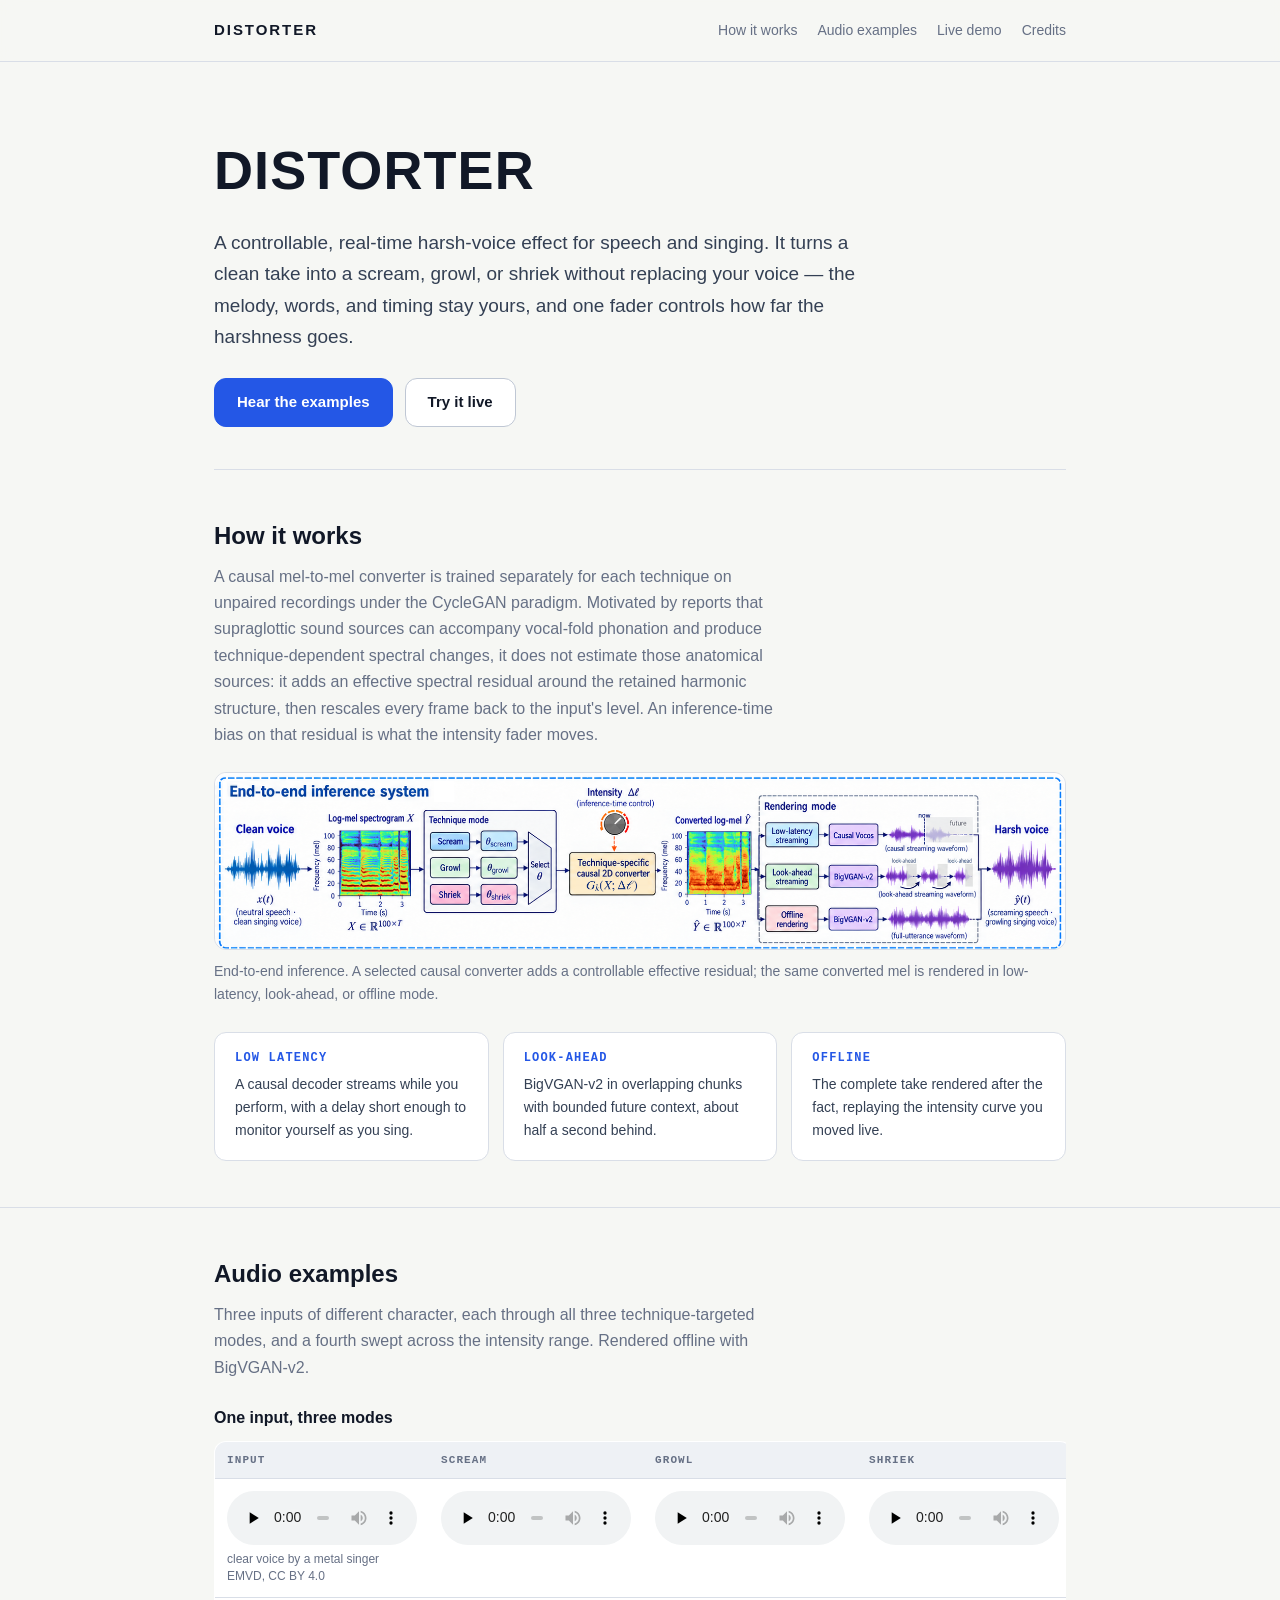
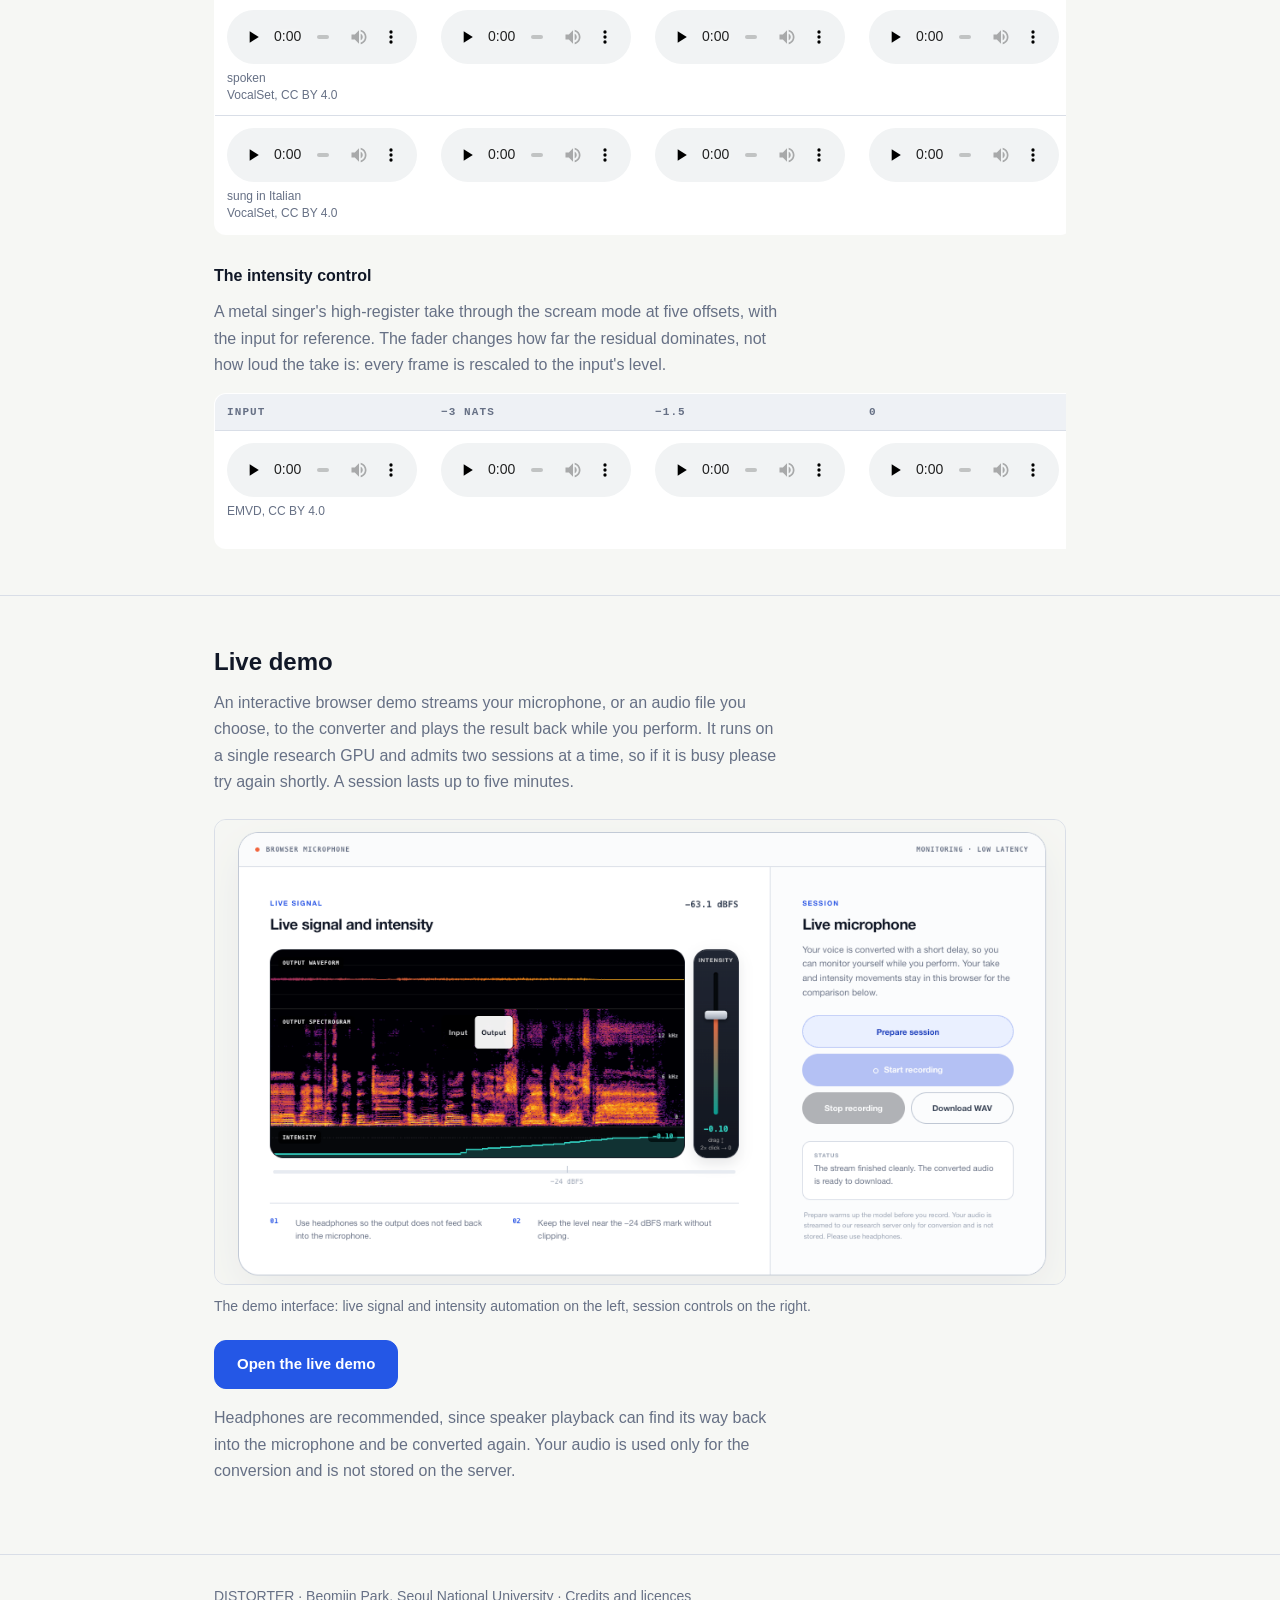
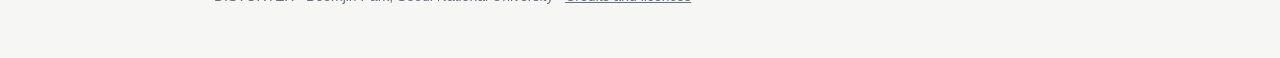
==== index.html @ c3c5f149 "Sweep the scream mode at -1.5 nats instead of -1 The second column of the intensity sweep moves from" ====
<!doctype html>
<html lang="en">
<head>
<meta charset="utf-8">
<meta name="viewport" content="width=device-width, initial-scale=1">
<meta name="theme-color" content="#f6f7f4">
<title>DISTORTER — a controllable, real-time harsh-voice effect</title>
<meta name="description" content="DISTORTER turns a clean sung or spoken take into a scream, growl, or shriek while keeping the input as the carrier, with a continuous intensity control and real-time streaming.">
<link rel="stylesheet" href="style.css">
</head>
<body>

<header class="site">
  <div class="wrap">
    <a class="wordmark" href="#top">DISTORTER</a>
    <nav>
      <a href="#how">How it works</a>
      <a href="#samples">Audio examples</a>
      <a href="#demo">Live demo</a>
      <a href="credits.html">Credits</a>
    </nav>
  </div>
</header>

<main id="top">

<div class="wrap">
  <div class="hero">
    <h1>DISTORTER</h1>
    <p class="lede">
      A controllable, real-time harsh-voice effect for speech and singing.
      It turns a clean take into a scream, growl, or shriek without replacing your
      voice — the melody, words, and timing stay yours, and one fader controls how
      far the harshness goes.
    </p>
    <div class="actions">
      <a class="btn primary" href="#samples">Hear the examples</a>
      <a class="btn" href="#demo">Try it live</a>
    </div>
  </div>
</div>

<section id="how">
  <div class="wrap">
    <h2>How it works</h2>
    <p class="sub">
      A causal mel-to-mel converter is trained separately for each technique on
      unpaired recordings under the CycleGAN paradigm. Motivated by reports that
      supraglottic sound sources can accompany vocal-fold phonation and produce
      technique-dependent spectral changes, it does not estimate those anatomical
      sources: it adds an effective spectral residual around the retained harmonic
      structure, then rescales every frame back to the input's level. An
      inference-time bias on that residual is what the intensity fader moves.
    </p>

    <figure>
      <img src="figures/inference_panel.png" alt="Inference chain: a clean take is analysed into a log-mel spectrogram, a technique-specific causal converter adds the effective residual under the intensity offset, and one of three renderers produces audio.">
      <figcaption>
        End-to-end inference. A selected causal converter adds a controllable
        effective residual; the same converted mel is rendered in low-latency,
        look-ahead, or offline mode.
      </figcaption>
    </figure>

    <div class="cards" style="margin-top:26px">
      <div class="card">
        <h3>Low latency</h3>
        <p>A causal decoder streams while you perform, with a delay short enough to monitor yourself as you sing.</p>
      </div>
      <div class="card">
        <h3>Look-ahead</h3>
        <p>BigVGAN-v2 in overlapping chunks with bounded future context, about half a second behind.</p>
      </div>
      <div class="card">
        <h3>Offline</h3>
        <p>The complete take rendered after the fact, replaying the intensity curve you moved live.</p>
      </div>
    </div>
  </div>
</section>

<section id="samples">
  <div class="wrap">
    <h2>Audio examples</h2>
    <p class="sub">
      Three inputs of different character, each through all three
      technique-targeted modes, and a fourth swept across the intensity range.
      Rendered offline with BigVGAN-v2.
    </p>

    <h3 style="font-size:16px;margin:0 0 10px">One input, three modes</h3>
    <div class="scroll">
      <table class="samples">
        <thead>
          <tr><th>Input</th><th>Scream</th><th>Growl</th><th>Shriek</th></tr>
        </thead>
        <tbody>
          <tr>
            <td><audio controls preload="none" src="audio/metal-singer12_input.wav"></audio>
                <div class="src">clear voice by a metal singer<br>EMVD, CC&nbsp;BY&nbsp;4.0</div></td>
            <td><audio controls preload="none" src="audio/metal-singer12_scream.wav"></audio>
                <div class="src"></div></td>
            <td><audio controls preload="none" src="audio/metal-singer12_growl.wav"></audio>
                <div class="src"></div></td>
            <td><audio controls preload="none" src="audio/metal-singer12_shriek.wav"></audio>
                <div class="src"></div></td>
          </tr>
          <tr>
            <td><audio controls preload="none" src="audio/spoken-male3_input.wav"></audio>
                <div class="src">spoken<br>VocalSet, CC&nbsp;BY&nbsp;4.0</div></td>
            <td><audio controls preload="none" src="audio/spoken-male3_scream.wav"></audio>
                <div class="src"></div></td>
            <td><audio controls preload="none" src="audio/spoken-male3_growl.wav"></audio>
                <div class="src"></div></td>
            <td><audio controls preload="none" src="audio/spoken-male3_shriek.wav"></audio>
                <div class="src"></div></td>
          </tr>
          <tr>
            <td><audio controls preload="none" src="audio/italian-female1_input.wav"></audio>
                <div class="src">sung in Italian<br>VocalSet, CC&nbsp;BY&nbsp;4.0</div></td>
            <td><audio controls preload="none" src="audio/italian-female1_scream.wav"></audio>
                <div class="src"></div></td>
            <td><audio controls preload="none" src="audio/italian-female1_growl.wav"></audio>
                <div class="src"></div></td>
            <td><audio controls preload="none" src="audio/italian-female1_shriek.wav"></audio>
                <div class="src"></div></td>
          </tr>
        </tbody>
      </table>
    </div>

    <h3 style="font-size:16px;margin:28px 0 10px">The intensity control</h3>
    <p class="sub" style="margin-bottom:14px">
      A metal singer's high-register take through the scream mode at five offsets,
      with the input for reference. The fader changes how far the residual
      dominates, not how loud the take is: every frame is rescaled to the input's
      level.
    </p>
    <div class="scroll">
      <table class="samples">
        <thead>
          <tr><th>Input</th><th>&minus;3 nats</th><th>&minus;1.5</th><th>0</th><th>+0.75</th><th>+1.5</th></tr>
        </thead>
        <tbody>
          <tr>
            <td><audio controls preload="none" src="audio/sweep-scream-singer11_input.wav"></audio>
                <div class="src">EMVD, CC&nbsp;BY&nbsp;4.0</div></td>
            <td><audio controls preload="none" src="audio/sweep-scream-singer11_m3.wav"></audio>
                <div class="src"></div></td>
            <td><audio controls preload="none" src="audio/sweep-scream-singer11_m15.wav"></audio>
                <div class="src"></div></td>
            <td><audio controls preload="none" src="audio/sweep-scream-singer11_0.wav"></audio>
                <div class="src"></div></td>
            <td><audio controls preload="none" src="audio/sweep-scream-singer11_p075.wav"></audio>
                <div class="src"></div></td>
            <td><audio controls preload="none" src="audio/sweep-scream-singer11_p15.wav"></audio>
                <div class="src"></div></td>
          </tr>
        </tbody>
      </table>
    </div>
  </div>
</section>

<section id="demo">
  <div class="wrap">
    <h2>Live demo</h2>
    <p class="sub">
      An interactive browser demo streams your microphone, or an audio file you
      choose, to the converter and plays the result back while you perform. It runs on a single research GPU
      and admits two sessions at a time, so if it is busy please try again
      shortly. A session lasts up to five minutes.
    </p>

    <figure>
      <img src="figures/demo_ui.png" alt="Screenshot of the browser demo: a live signal panel with the output waveform, its spectrogram and the recorded intensity contour, an intensity fader, and session controls.">
      <figcaption>The demo interface: live signal and intensity automation on the left, session controls on the right.</figcaption>
    </figure>

    <p style="margin-top:22px">
      <!-- LIVE DEMO LINK -- edit this one line whenever the tunnel is restarted. -->
      <a class="btn primary" id="live-demo-link" href="https://cdt-symbols-marker-she.trycloudflare.com/invite/Ura627PHof5sOn2cPEdKVHrOlqOipgC8Mf3pEZERHRc">Open the live demo</a>
    </p>
    <p class="sub" style="margin-top:14px">
      Headphones are recommended, since speaker playback can find its way back
      into the microphone and be converted again. Your audio is used only for the
      conversion and is not stored on the server.
    </p>
  </div>
</section>

</main>

<footer class="site">
  <div class="wrap">
    DISTORTER · Beomjin Park, Seoul National University ·
    <a href="credits.html">Credits and licences</a>
  </div>
</footer>

</body>
</html>
---- style.css ----
/* Palette, type and shapes taken from the live demo's stylesheet so the project
   page and the demo read as one thing.  Light only, like the demo: it has no dark
   variant, and a page that flipped with the system theme would not match it. */
:root {
  color-scheme: light;
  --paper: #f6f7f4;
  --surface: #ffffff;
  --surface-soft: #eef1f5;
  --surface-blue: #eaf0ff;
  --ink: #111827;
  --ink-soft: #344054;
  --muted: #667085;
  --quiet: #98a2b3;
  --line: #d9dee7;
  --line-strong: #bfc7d4;
  --blue: #2457e6;
  --blue-dark: #173fbd;
  --orange: #f2643b;
  --radius-sm: 12px;
  --radius-md: 20px;
  --mono: ui-monospace, SFMono-Regular, Menlo, Consolas, monospace;
}

* { box-sizing: border-box; }

body {
  margin: 0;
  background: var(--paper);
  color: var(--ink);
  font-family: Inter, "Helvetica Neue", Helvetica, Arial, system-ui, sans-serif;
  font-size: 16px;
  line-height: 1.65;
  -webkit-font-smoothing: antialiased;
}

.wrap { max-width: 900px; margin: 0 auto; padding: 0 24px; }

header.site {
  border-bottom: 1px solid var(--line);
  padding-block: 18px;
  position: sticky;
  top: 0;
  background: rgba(246, 247, 244, 0.92);
  backdrop-filter: blur(8px);
  z-index: 5;
}

header.site .wrap { display: flex; align-items: center; gap: 18px; flex-wrap: wrap; }

.wordmark {
  font-weight: 700;
  letter-spacing: 0.13em;
  font-size: 15px;
  text-decoration: none;
  color: var(--ink);
}

header.site nav { margin-left: auto; display: flex; gap: 20px; flex-wrap: wrap; }
header.site nav a { color: var(--muted); text-decoration: none; font-size: 14px; }
header.site nav a:hover { color: var(--blue); }

.hero { padding-block: 64px 42px; border-bottom: 1px solid var(--line); }
.kicker {
  font: 700 12px var(--mono);
  letter-spacing: 0.13em;
  text-transform: uppercase;
  color: var(--blue);
  margin: 0;
}
.hero h1 {
  font-size: clamp(34px, 7vw, 54px);
  margin: 0 0 12px;
  letter-spacing: 0.02em;
  font-weight: 700;
}
.hero p.lede { font-size: clamp(17px, 2.3vw, 19px); color: var(--ink-soft); margin: 0 0 26px; max-width: 62ch; }

.actions { display: flex; gap: 12px; flex-wrap: wrap; }
.btn {
  display: inline-block;
  padding: 11px 22px;
  border-radius: var(--radius-sm);
  text-decoration: none;
  font-size: 15px;
  font-weight: 600;
  border: 1px solid var(--line-strong);
  background: var(--surface);
  color: var(--ink);
}
.btn:hover { border-color: var(--blue); color: var(--blue); }
.btn.primary { background: var(--blue); border-color: var(--blue); color: #fff; }
.btn.primary:hover { background: var(--blue-dark); border-color: var(--blue-dark); color: #fff; }

section { padding-block: 46px; border-bottom: 1px solid var(--line); }
section h2 { font-size: 24px; margin: 0 0 8px; font-weight: 700; }
section .sub { color: var(--muted); margin: 0 0 24px; max-width: 64ch; }

figure { margin: 0 0 12px; }
figure img {
  max-width: 100%;
  height: auto;
  display: block;
  border: 1px solid var(--line);
  border-radius: var(--radius-sm);
  background: var(--surface);
}
figcaption { color: var(--muted); font-size: 14px; margin-top: 10px; }

.cards { display: grid; gap: 14px; grid-template-columns: repeat(auto-fit, minmax(230px, 1fr)); }
.card {
  background: var(--surface);
  border: 1px solid var(--line);
  border-radius: var(--radius-sm);
  padding: 18px 20px;
}
.card h3 {
  margin: 0 0 8px;
  font: 700 12px var(--mono);
  letter-spacing: 0.1em;
  text-transform: uppercase;
  color: var(--blue);
}
.card p { margin: 0; color: var(--ink-soft); font-size: 14px; }

table.samples {
  width: 100%;
  border-collapse: collapse;
  font-size: 14px;
  background: var(--surface);
  border: 1px solid var(--line);
  border-radius: var(--radius-sm);
  overflow: hidden;
}
table.samples th, table.samples td {
  border-bottom: 1px solid var(--line);
  padding: 12px 12px;
  text-align: left;
  /* Top, not middle: only the first cell in a row carries a source caption, and
     centring would push every other player down by half that caption's height. */
  vertical-align: top;
}
table.samples tr:last-child td { border-bottom: 0; }
table.samples th {
  font: 700 11px var(--mono);
  letter-spacing: 0.1em;
  text-transform: uppercase;
  color: var(--muted);
  background: var(--surface-soft);
}
table.samples audio { width: 100%; min-width: 190px; display: block; }
/* Reserve the caption's height in every cell so the players sit on one line even
   where there is nothing to say. */
table.samples td .src { min-height: 2.8em; }
.scroll { overflow-x: auto; }



dl.credits { margin: 0; }
dl.credits dt { font-weight: 600; margin-top: 20px; color: var(--ink); }
dl.credits dd { margin: 4px 0 0; color: var(--muted); font-size: 14px; }

footer.site { padding-block: 30px 48px; color: var(--muted); font-size: 14px; }
footer.site a { color: var(--muted); }
a { color: var(--blue); }
a:hover { color: var(--blue-dark); }

.src { color: var(--muted); font-size: 12px; margin-top: 6px; line-height: 1.4; }
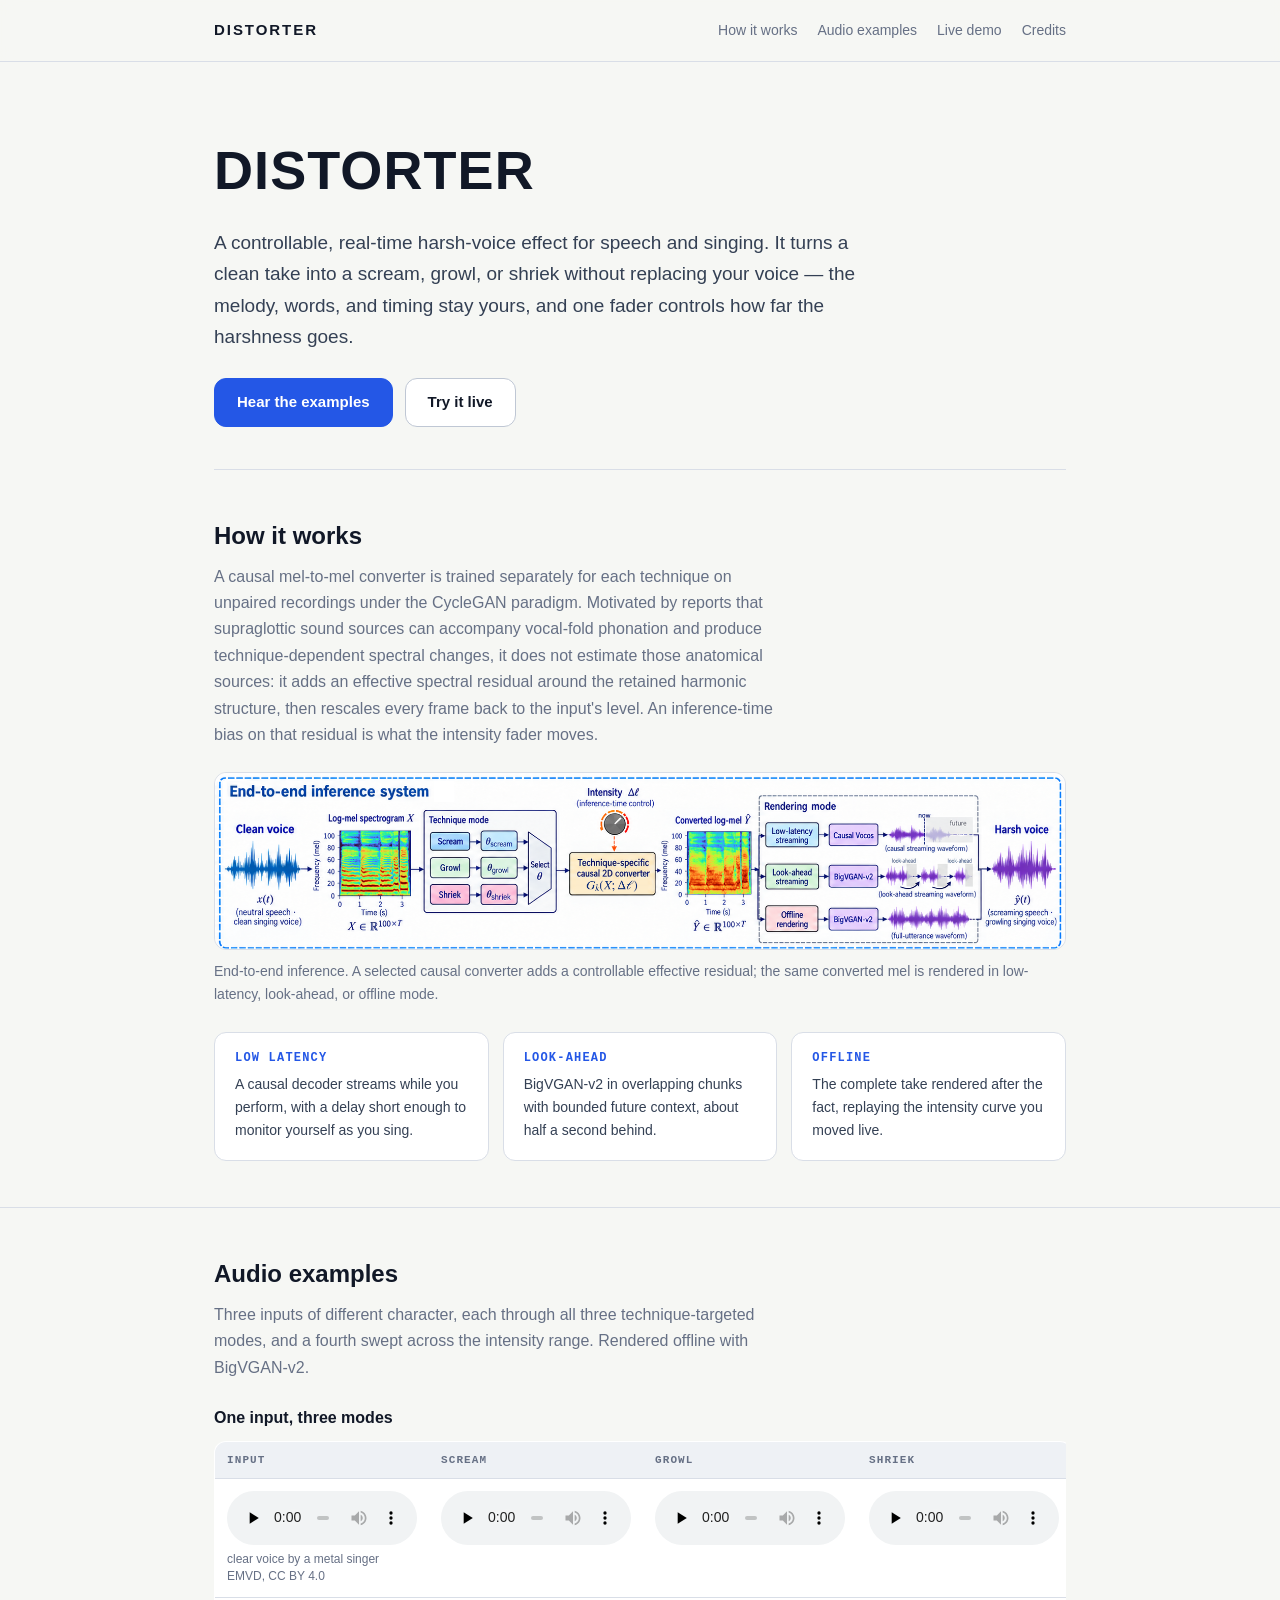
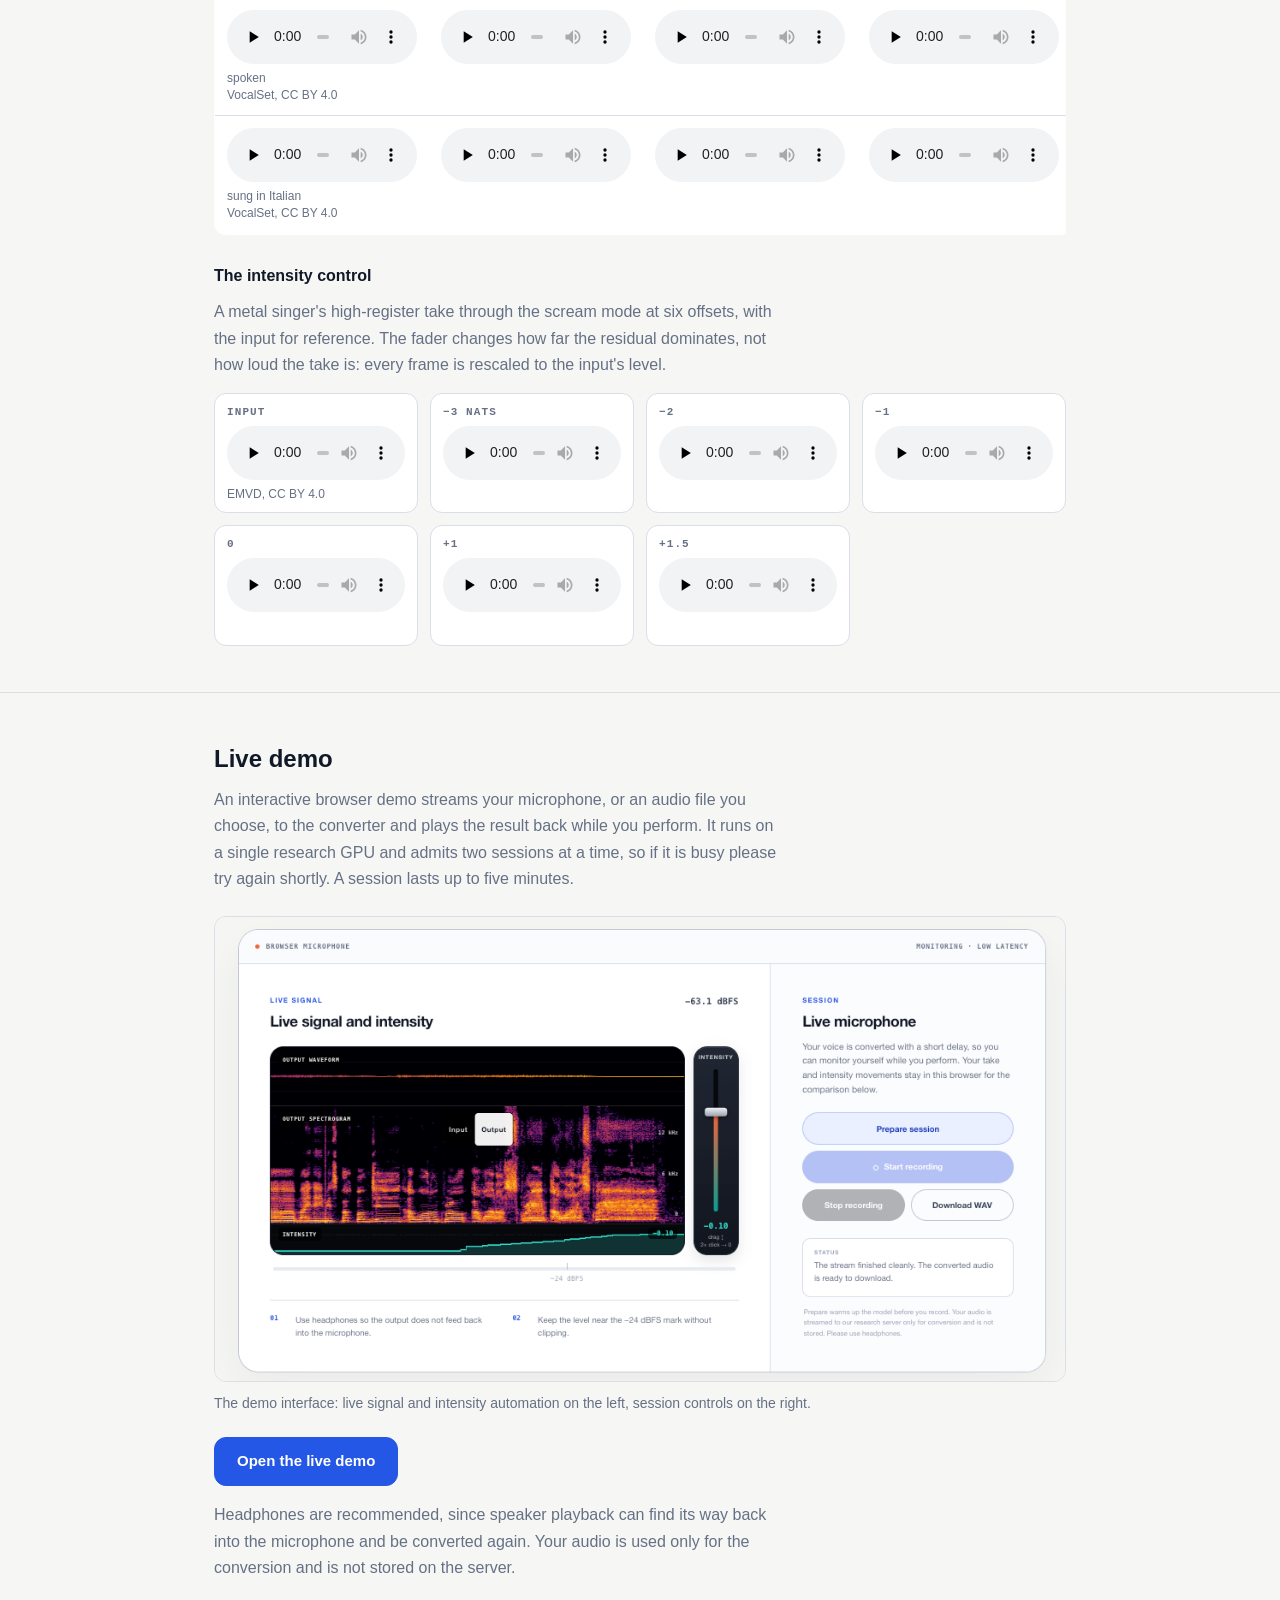
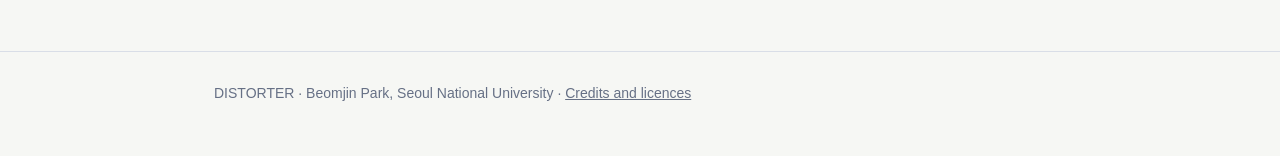
==== commit 471d1a2b: "Sweep six offsets, laid out as a wrapping grid The intensity sweep now runs -3, -2, -1, 0, +1 and +1" ====
--- a/index.html
+++ b/index.html
@@ -131,33 +131,47 @@
 
     <h3 style="font-size:16px;margin:28px 0 10px">The intensity control</h3>
     <p class="sub" style="margin-bottom:14px">
-      A metal singer's high-register take through the scream mode at five offsets,
+      A metal singer's high-register take through the scream mode at six offsets,
       with the input for reference. The fader changes how far the residual
       dominates, not how loud the take is: every frame is rescaled to the input's
       level.
     </p>
-    <div class="scroll">
-      <table class="samples">
-        <thead>
-          <tr><th>Input</th><th>&minus;3 nats</th><th>&minus;1.5</th><th>0</th><th>+0.75</th><th>+1.5</th></tr>
-        </thead>
-        <tbody>
-          <tr>
-            <td><audio controls preload="none" src="audio/sweep-scream-singer11_input.wav"></audio>
-                <div class="src">EMVD, CC&nbsp;BY&nbsp;4.0</div></td>
-            <td><audio controls preload="none" src="audio/sweep-scream-singer11_m3.wav"></audio>
-                <div class="src"></div></td>
-            <td><audio controls preload="none" src="audio/sweep-scream-singer11_m15.wav"></audio>
-                <div class="src"></div></td>
-            <td><audio controls preload="none" src="audio/sweep-scream-singer11_0.wav"></audio>
-                <div class="src"></div></td>
-            <td><audio controls preload="none" src="audio/sweep-scream-singer11_p075.wav"></audio>
-                <div class="src"></div></td>
-            <td><audio controls preload="none" src="audio/sweep-scream-singer11_p15.wav"></audio>
-                <div class="src"></div></td>
-          </tr>
-        </tbody>
-      </table>
+    <div class="sweep" aria-label="Intensity sweep">
+      <div class="sweep-cell">
+        <span class="offset">Input</span>
+        <audio controls preload="none" src="audio/sweep-scream-singer11_input.wav"></audio>
+        <div class="src">EMVD, CC&nbsp;BY&nbsp;4.0</div>
+      </div>
+      <div class="sweep-cell">
+        <span class="offset">&minus;3 nats</span>
+        <audio controls preload="none" src="audio/sweep-scream-singer11_m3.wav"></audio>
+        <div class="src"></div>
+      </div>
+      <div class="sweep-cell">
+        <span class="offset">&minus;2</span>
+        <audio controls preload="none" src="audio/sweep-scream-singer11_m2.wav"></audio>
+        <div class="src"></div>
+      </div>
+      <div class="sweep-cell">
+        <span class="offset">&minus;1</span>
+        <audio controls preload="none" src="audio/sweep-scream-singer11_m1.wav"></audio>
+        <div class="src"></div>
+      </div>
+      <div class="sweep-cell">
+        <span class="offset">0</span>
+        <audio controls preload="none" src="audio/sweep-scream-singer11_0.wav"></audio>
+        <div class="src"></div>
+      </div>
+      <div class="sweep-cell">
+        <span class="offset">+1</span>
+        <audio controls preload="none" src="audio/sweep-scream-singer11_p1.wav"></audio>
+        <div class="src"></div>
+      </div>
+      <div class="sweep-cell">
+        <span class="offset">+1.5</span>
+        <audio controls preload="none" src="audio/sweep-scream-singer11_p15.wav"></audio>
+        <div class="src"></div>
+      </div>
     </div>
   </div>
 </section>
--- a/style.css
+++ b/style.css
@@ -153,6 +153,15 @@
 table.samples td .src { min-height: 2.8em; }
 .scroll { overflow-x: auto; }
 
+/* The sweep wraps instead of scrolling: seven players fit one row when wide and
+   fold to 4 + 3, then 2-3, as the page narrows, so no column hides off-screen. */
+.sweep { display: grid; grid-template-columns: repeat(auto-fill, minmax(190px, 1fr)); gap: 12px; }
+.sweep-cell { padding: 12px 12px 10px; background: var(--surface); border: 1px solid var(--line); border-radius: var(--radius-sm); }
+.sweep-cell .offset { display: block; margin-bottom: 8px; font: 700 11px var(--mono); letter-spacing: 0.1em; text-transform: uppercase; color: var(--muted); }
+.sweep-cell audio { width: 100%; display: block; }
+.sweep-cell .src { min-height: 1.4em; }
+@media (max-width: 560px) { .sweep { grid-template-columns: repeat(auto-fill, minmax(150px, 1fr)); } }
+
 
 
 dl.credits { margin: 0; }
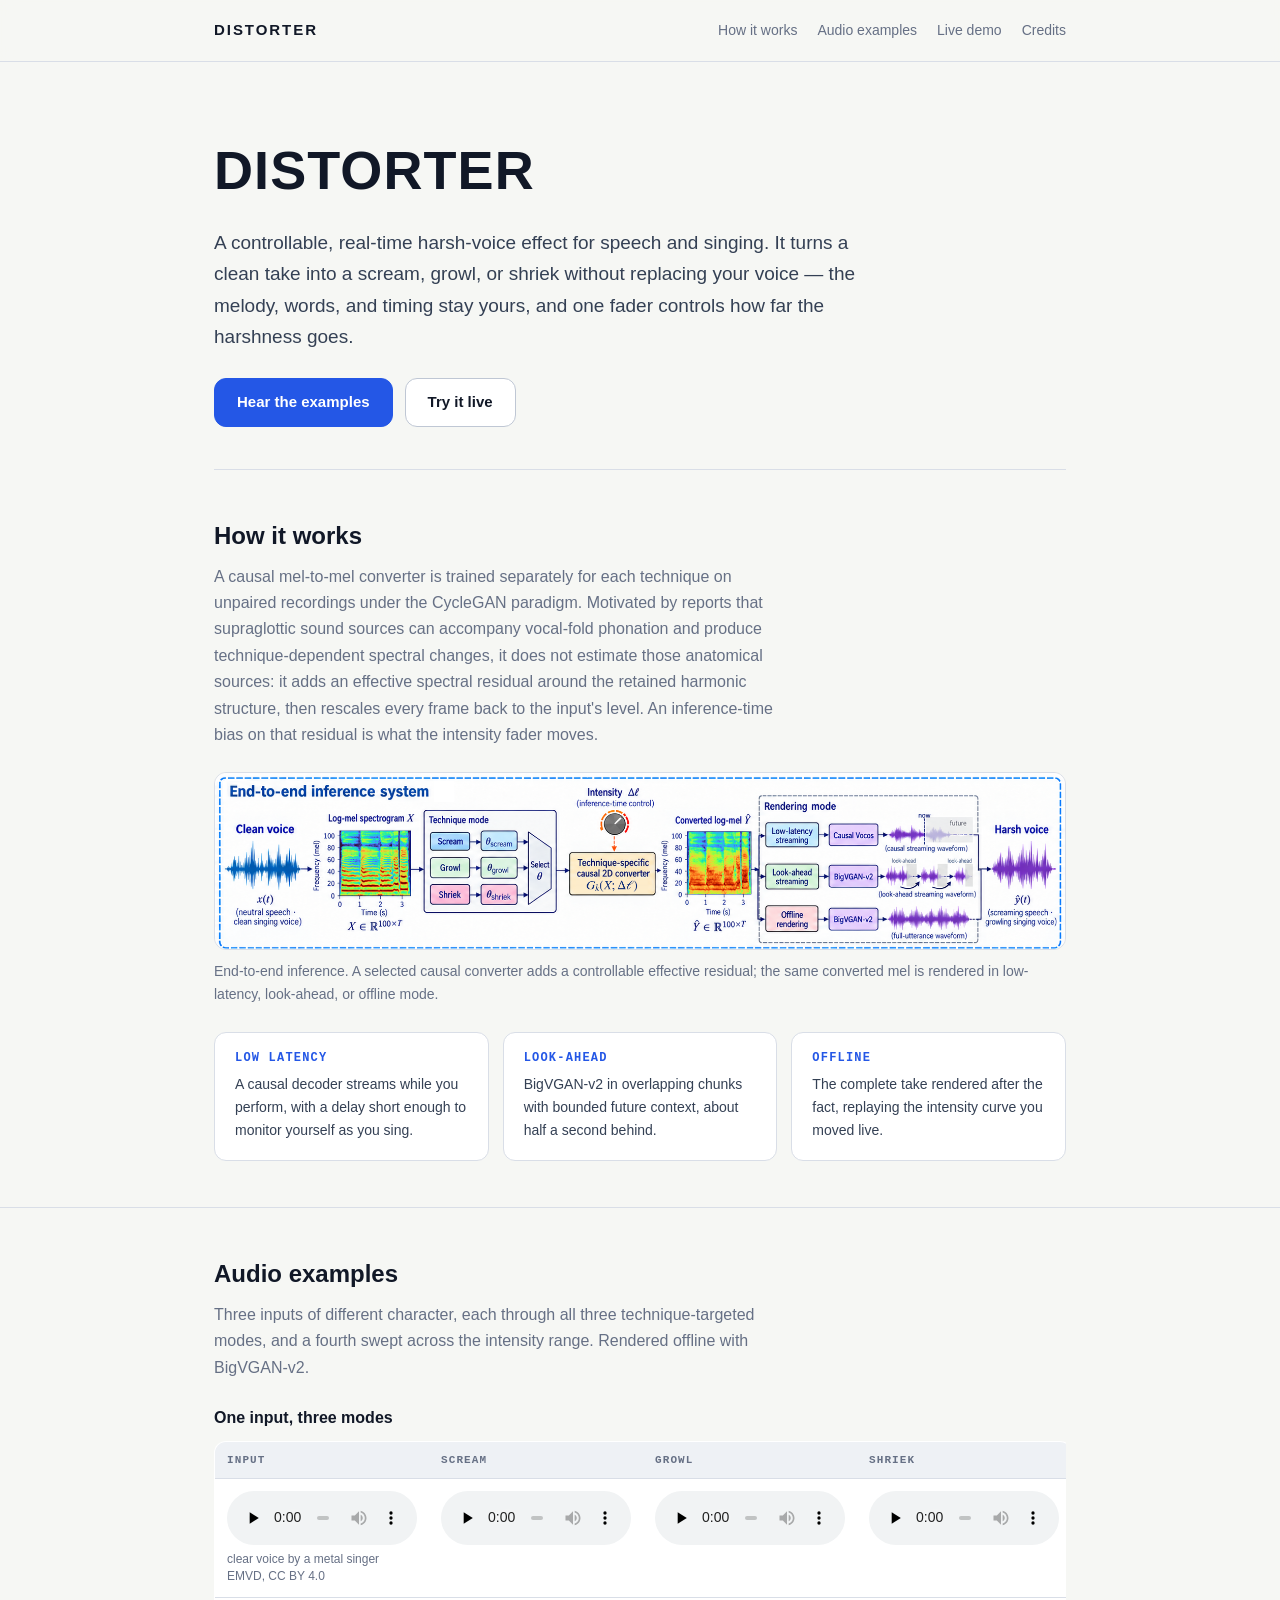
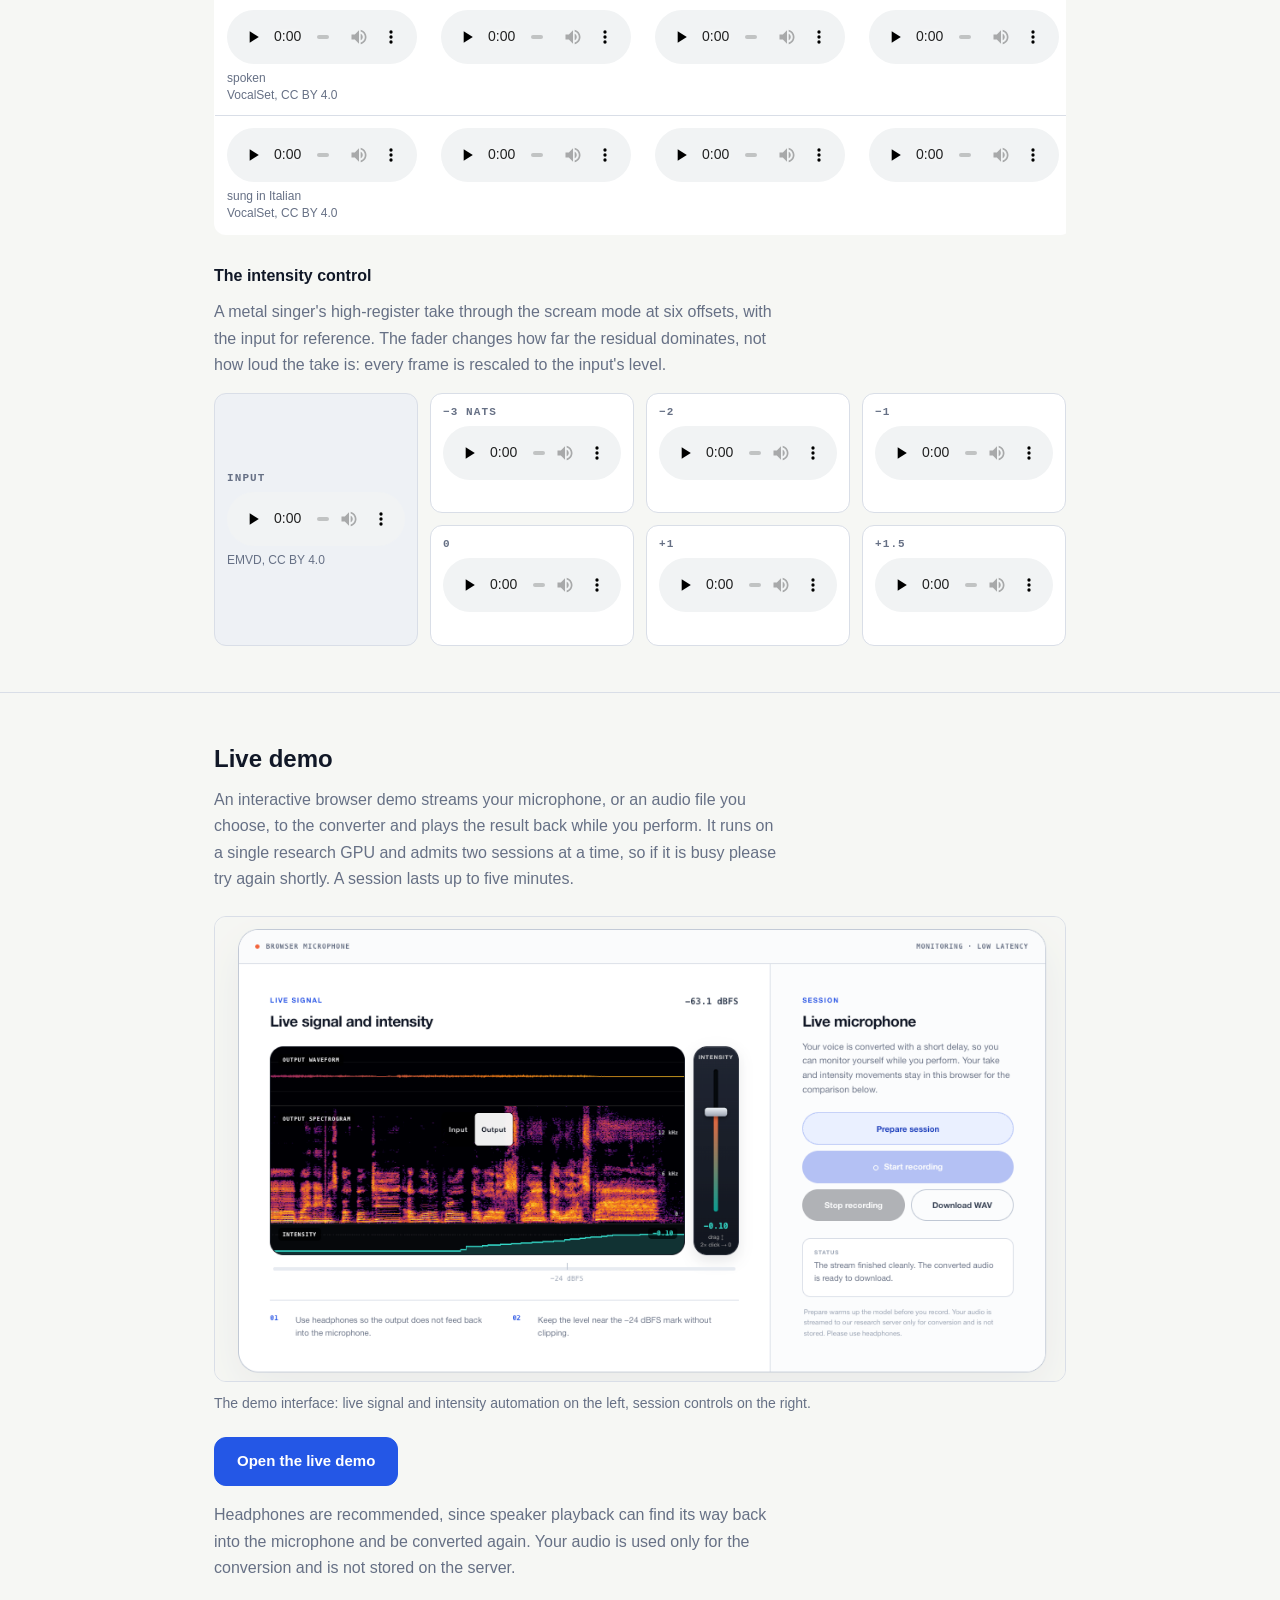
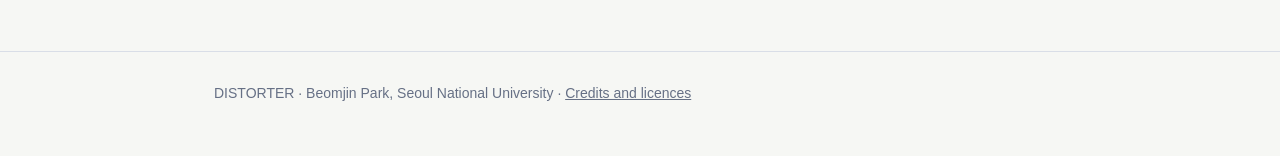
==== commit 50fa6ff8: "Set the input beside the sweep, spanning both rows The input stands tall on the left; the six offset" ====
--- a/index.html
+++ b/index.html
@@ -137,7 +137,7 @@
       level.
     </p>
     <div class="sweep" aria-label="Intensity sweep">
-      <div class="sweep-cell">
+      <div class="sweep-cell input">
         <span class="offset">Input</span>
         <audio controls preload="none" src="audio/sweep-scream-singer11_input.wav"></audio>
         <div class="src">EMVD, CC&nbsp;BY&nbsp;4.0</div>
--- a/style.css
+++ b/style.css
@@ -153,14 +153,19 @@
 table.samples td .src { min-height: 2.8em; }
 .scroll { overflow-x: auto; }
 
-/* The sweep wraps instead of scrolling: seven players fit one row when wide and
-   fold to 4 + 3, then 2-3, as the page narrows, so no column hides off-screen. */
-.sweep { display: grid; grid-template-columns: repeat(auto-fill, minmax(190px, 1fr)); gap: 12px; }
-.sweep-cell { padding: 12px 12px 10px; background: var(--surface); border: 1px solid var(--line); border-radius: var(--radius-sm); }
+/* The sweep: the input stands tall on the left, the six offsets fill two rows of
+   three beside it, negative offsets above zero and positive.  On a phone the input
+   goes on top and the offsets fold to two across. */
+.sweep { display: grid; grid-template-columns: repeat(4, minmax(0, 1fr)); grid-auto-rows: auto; gap: 12px; }
+.sweep-cell { padding: 12px 12px 10px; background: var(--surface); border: 1px solid var(--line); border-radius: var(--radius-sm); min-width: 0; }
+.sweep-cell.input { grid-row: 1 / span 2; display: flex; flex-direction: column; justify-content: center; background: var(--surface-soft); }
 .sweep-cell .offset { display: block; margin-bottom: 8px; font: 700 11px var(--mono); letter-spacing: 0.1em; text-transform: uppercase; color: var(--muted); }
 .sweep-cell audio { width: 100%; display: block; }
 .sweep-cell .src { min-height: 1.4em; }
-@media (max-width: 560px) { .sweep { grid-template-columns: repeat(auto-fill, minmax(150px, 1fr)); } }
+@media (max-width: 700px) {
+  .sweep { grid-template-columns: 1fr 1fr; }
+  .sweep-cell.input { grid-row: auto; grid-column: 1 / -1; }
+}}
 
 
 
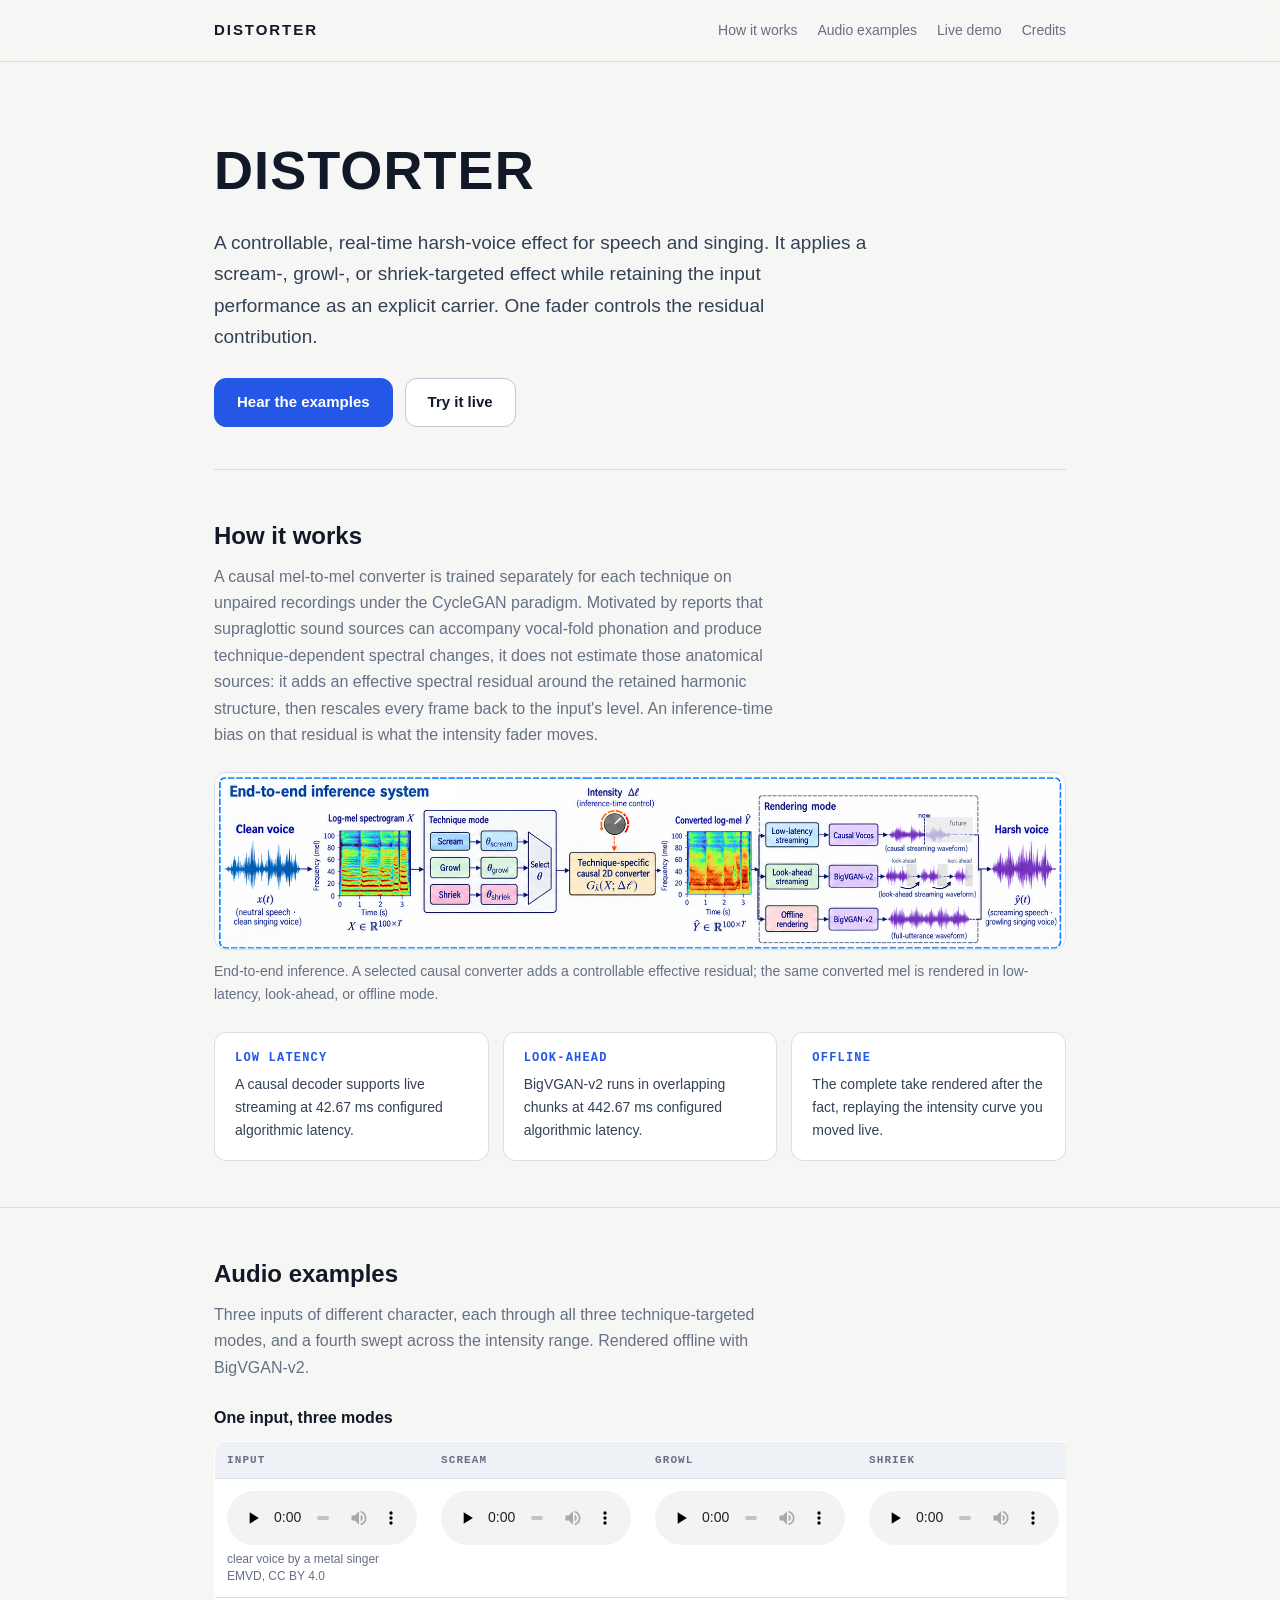
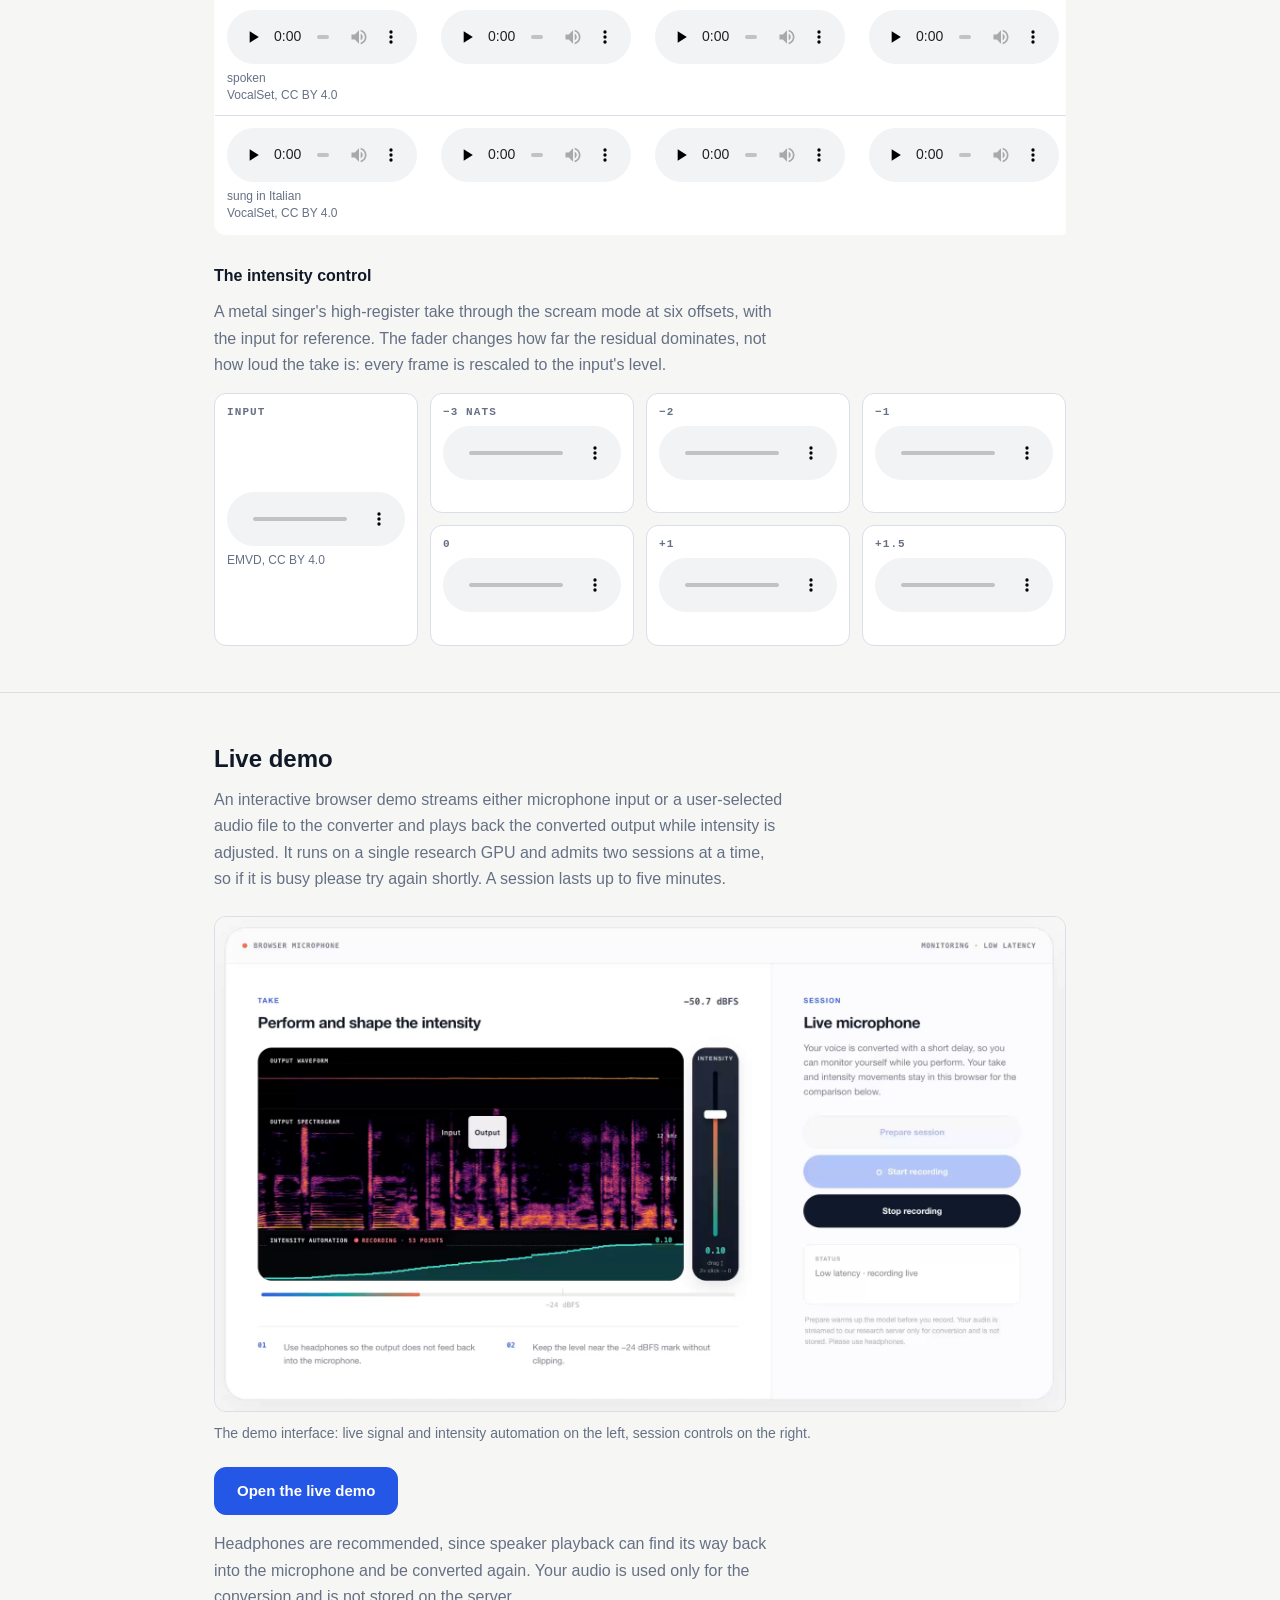
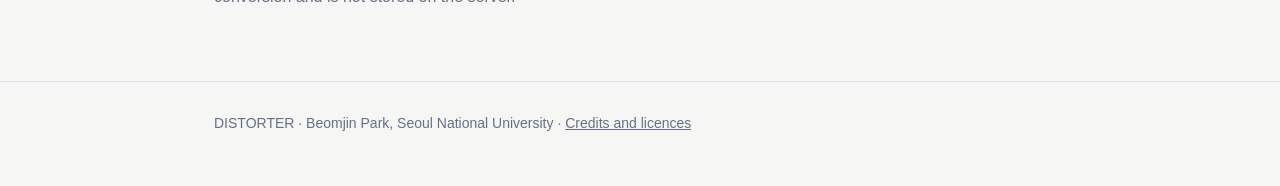
==== commit f97f0718: "Align demo claims and refresh interface screenshot" ====
--- a/index.html
+++ b/index.html
@@ -5,7 +5,7 @@
 <meta name="viewport" content="width=device-width, initial-scale=1">
 <meta name="theme-color" content="#f6f7f4">
 <title>DISTORTER — a controllable, real-time harsh-voice effect</title>
-<meta name="description" content="DISTORTER turns a clean sung or spoken take into a scream, growl, or shriek while keeping the input as the carrier, with a continuous intensity control and real-time streaming.">
+<meta name="description" content="DISTORTER applies a scream-, growl-, or shriek-targeted effect while retaining the input performance as an explicit carrier. One fader controls the residual contribution.">
 <link rel="stylesheet" href="style.css">
 </head>
 <body>
@@ -29,9 +29,9 @@
     <h1>DISTORTER</h1>
     <p class="lede">
       A controllable, real-time harsh-voice effect for speech and singing.
-      It turns a clean take into a scream, growl, or shriek without replacing your
-      voice — the melody, words, and timing stay yours, and one fader controls how
-      far the harshness goes.
+      It applies a scream-, growl-, or shriek-targeted effect while retaining the
+      input performance as an explicit carrier. One fader controls the residual
+      contribution.
     </p>
     <div class="actions">
       <a class="btn primary" href="#samples">Hear the examples</a>
@@ -65,11 +65,11 @@
     <div class="cards" style="margin-top:26px">
       <div class="card">
         <h3>Low latency</h3>
-        <p>A causal decoder streams while you perform, with a delay short enough to monitor yourself as you sing.</p>
+        <p>A causal decoder supports live streaming at 42.67 ms configured algorithmic latency.</p>
       </div>
       <div class="card">
         <h3>Look-ahead</h3>
-        <p>BigVGAN-v2 in overlapping chunks with bounded future context, about half a second behind.</p>
+        <p>BigVGAN-v2 runs in overlapping chunks at 442.67 ms configured algorithmic latency.</p>
       </div>
       <div class="card">
         <h3>Offline</h3>
@@ -180,8 +180,9 @@
   <div class="wrap">
     <h2>Live demo</h2>
     <p class="sub">
-      An interactive browser demo streams your microphone, or an audio file you
-      choose, to the converter and plays the result back while you perform. It runs on a single research GPU
+      An interactive browser demo streams either microphone input or a user-selected
+      audio file to the converter and plays back the converted output while intensity
+      is adjusted. It runs on a single research GPU
       and admits two sessions at a time, so if it is busy please try again
       shortly. A session lasts up to five minutes.
     </p>
--- a/style.css
+++ b/style.css
@@ -158,7 +158,11 @@
    goes on top and the offsets fold to two across. */
 .sweep { display: grid; grid-template-columns: repeat(4, minmax(0, 1fr)); grid-auto-rows: auto; gap: 12px; }
 .sweep-cell { padding: 12px 12px 10px; background: var(--surface); border: 1px solid var(--line); border-radius: var(--radius-sm); min-width: 0; }
-.sweep-cell.input { grid-row: 1 / span 2; display: flex; flex-direction: column; justify-content: center; background: var(--surface-soft); }
+/* Same surface as its neighbours; the label sits at the top like theirs, and the
+   player centres in the room the two-row span leaves below it. */
+.sweep-cell.input { grid-row: 1 / span 2; display: flex; flex-direction: column; }
+.sweep-cell.input audio { margin-top: auto; }
+.sweep-cell.input .src { margin-bottom: auto; }
 .sweep-cell .offset { display: block; margin-bottom: 8px; font: 700 11px var(--mono); letter-spacing: 0.1em; text-transform: uppercase; color: var(--muted); }
 .sweep-cell audio { width: 100%; display: block; }
 .sweep-cell .src { min-height: 1.4em; }
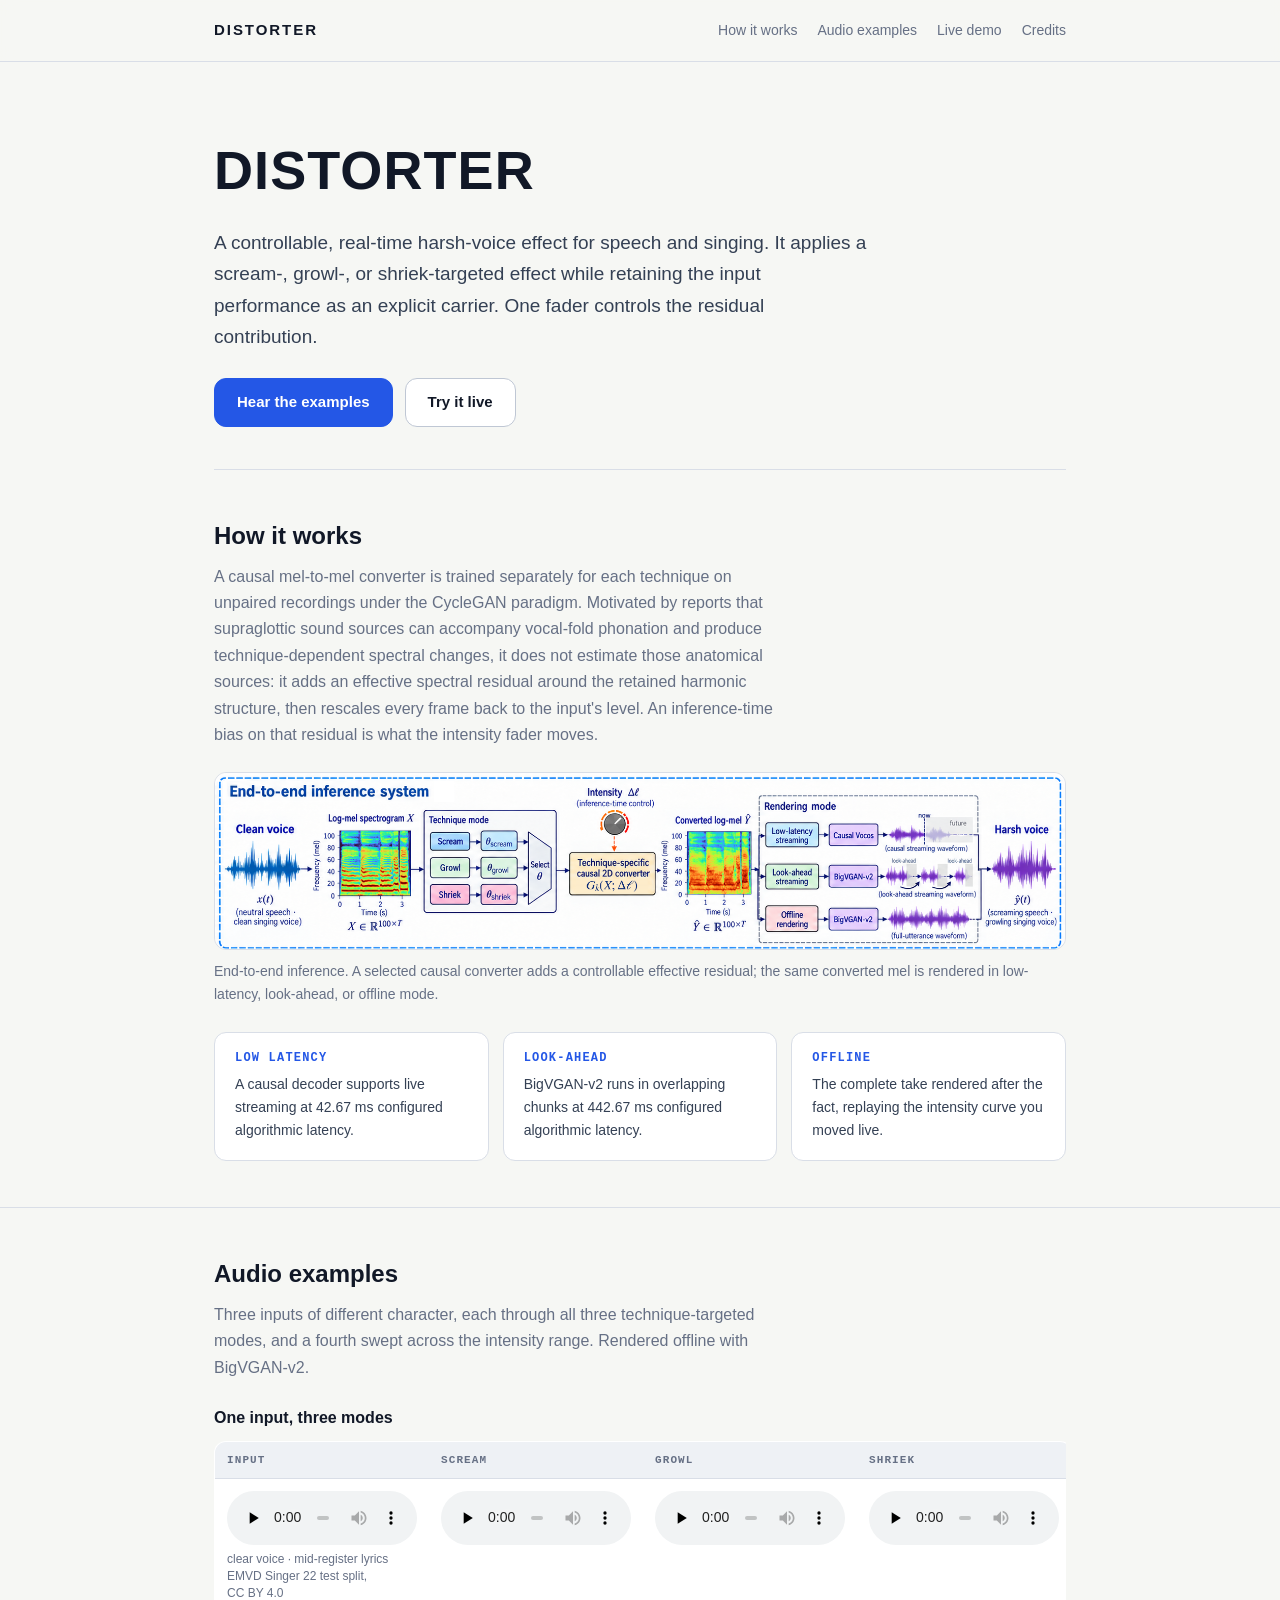
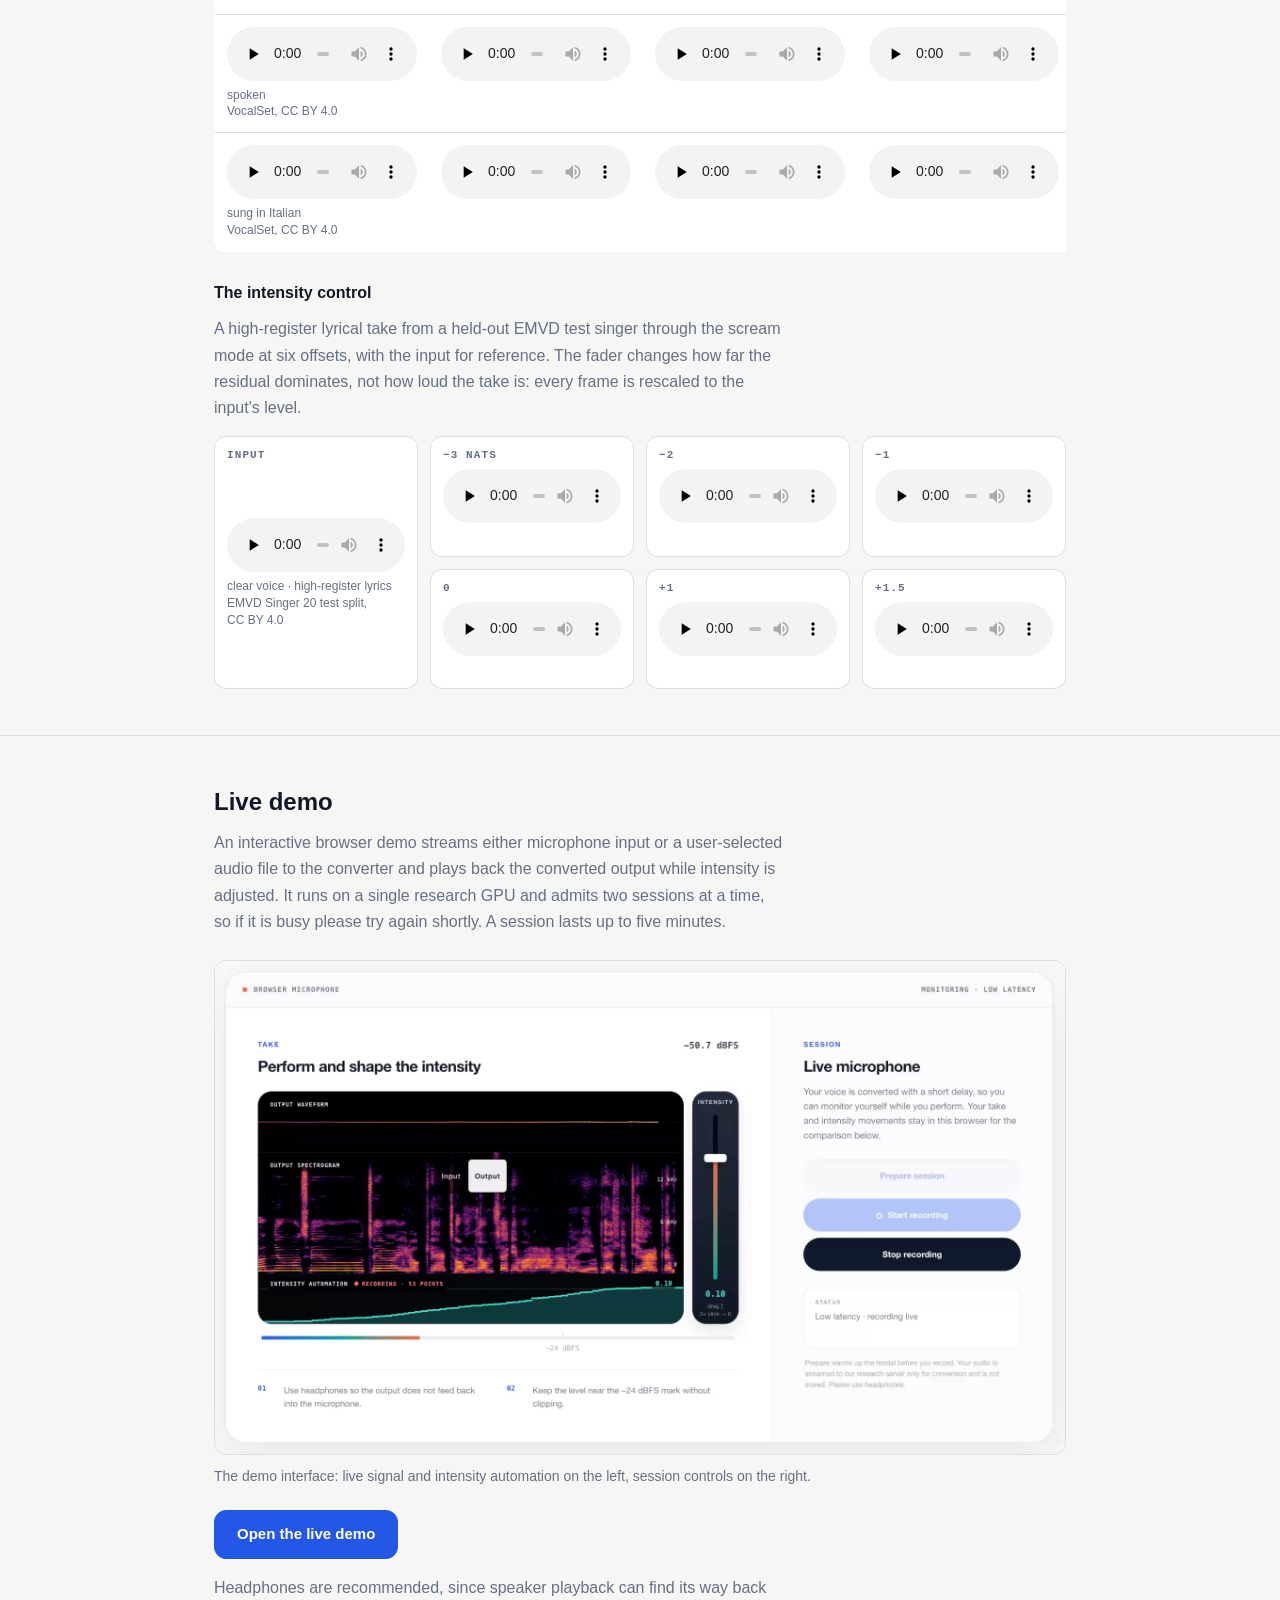
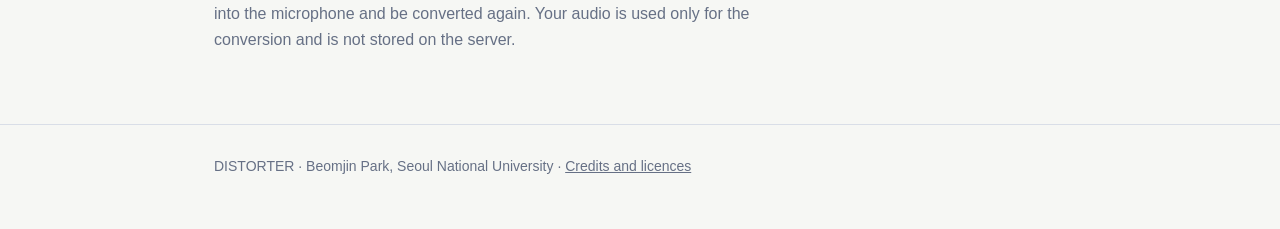
==== commit 269ef392: "Replace demo audio with held-out EMVD test samples" ====
--- a/index.html
+++ b/index.html
@@ -96,13 +96,13 @@
         </thead>
         <tbody>
           <tr>
-            <td><audio controls preload="none" src="audio/metal-singer12_input.wav"></audio>
-                <div class="src">clear voice by a metal singer<br>EMVD, CC&nbsp;BY&nbsp;4.0</div></td>
-            <td><audio controls preload="none" src="audio/metal-singer12_scream.wav"></audio>
-                <div class="src"></div></td>
-            <td><audio controls preload="none" src="audio/metal-singer12_growl.wav"></audio>
-                <div class="src"></div></td>
-            <td><audio controls preload="none" src="audio/metal-singer12_shriek.wav"></audio>
+            <td><audio controls preload="none" src="audio/emvd-singer22-mid-lyrics_input.wav"></audio>
+                <div class="src">clear voice · mid-register lyrics<br>EMVD Singer&nbsp;22 test split, CC&nbsp;BY&nbsp;4.0</div></td>
+            <td><audio controls preload="none" src="audio/emvd-singer22-mid-lyrics_scream.wav"></audio>
+                <div class="src"></div></td>
+            <td><audio controls preload="none" src="audio/emvd-singer22-mid-lyrics_growl.wav"></audio>
+                <div class="src"></div></td>
+            <td><audio controls preload="none" src="audio/emvd-singer22-mid-lyrics_shriek.wav"></audio>
                 <div class="src"></div></td>
           </tr>
           <tr>
@@ -131,45 +131,45 @@
 
     <h3 style="font-size:16px;margin:28px 0 10px">The intensity control</h3>
     <p class="sub" style="margin-bottom:14px">
-      A metal singer's high-register take through the scream mode at six offsets,
-      with the input for reference. The fader changes how far the residual
-      dominates, not how loud the take is: every frame is rescaled to the input's
-      level.
+      A high-register lyrical take from a held-out EMVD test singer through the
+      scream mode at six offsets, with the input for reference. The fader changes
+      how far the residual dominates, not how loud the take is: every frame is
+      rescaled to the input's level.
     </p>
     <div class="sweep" aria-label="Intensity sweep">
       <div class="sweep-cell input">
         <span class="offset">Input</span>
-        <audio controls preload="none" src="audio/sweep-scream-singer11_input.wav"></audio>
-        <div class="src">EMVD, CC&nbsp;BY&nbsp;4.0</div>
+        <audio controls preload="none" src="audio/sweep-scream-singer20-high-lyrics_input.wav"></audio>
+        <div class="src">clear voice · high-register lyrics<br>EMVD Singer&nbsp;20 test split, CC&nbsp;BY&nbsp;4.0</div>
       </div>
       <div class="sweep-cell">
         <span class="offset">&minus;3 nats</span>
-        <audio controls preload="none" src="audio/sweep-scream-singer11_m3.wav"></audio>
+        <audio controls preload="none" src="audio/sweep-scream-singer20-high-lyrics_m3.wav"></audio>
         <div class="src"></div>
       </div>
       <div class="sweep-cell">
         <span class="offset">&minus;2</span>
-        <audio controls preload="none" src="audio/sweep-scream-singer11_m2.wav"></audio>
+        <audio controls preload="none" src="audio/sweep-scream-singer20-high-lyrics_m2.wav"></audio>
         <div class="src"></div>
       </div>
       <div class="sweep-cell">
         <span class="offset">&minus;1</span>
-        <audio controls preload="none" src="audio/sweep-scream-singer11_m1.wav"></audio>
+        <audio controls preload="none" src="audio/sweep-scream-singer20-high-lyrics_m1.wav"></audio>
         <div class="src"></div>
       </div>
       <div class="sweep-cell">
         <span class="offset">0</span>
-        <audio controls preload="none" src="audio/sweep-scream-singer11_0.wav"></audio>
+        <audio controls preload="none" src="audio/sweep-scream-singer20-high-lyrics_0.wav"></audio>
         <div class="src"></div>
       </div>
       <div class="sweep-cell">
         <span class="offset">+1</span>
-        <audio controls preload="none" src="audio/sweep-scream-singer11_p1.wav"></audio>
+        <audio controls preload="none" src="audio/sweep-scream-singer20-high-lyrics_p1.wav"></audio>
         <div class="src"></div>
       </div>
       <div class="sweep-cell">
         <span class="offset">+1.5</span>
-        <audio controls preload="none" src="audio/sweep-scream-singer11_p15.wav"></audio>
+        <audio controls preload="none" src="audio/sweep-scream-singer20-high-lyrics_p15.wav"></audio>
         <div class="src"></div>
       </div>
     </div>
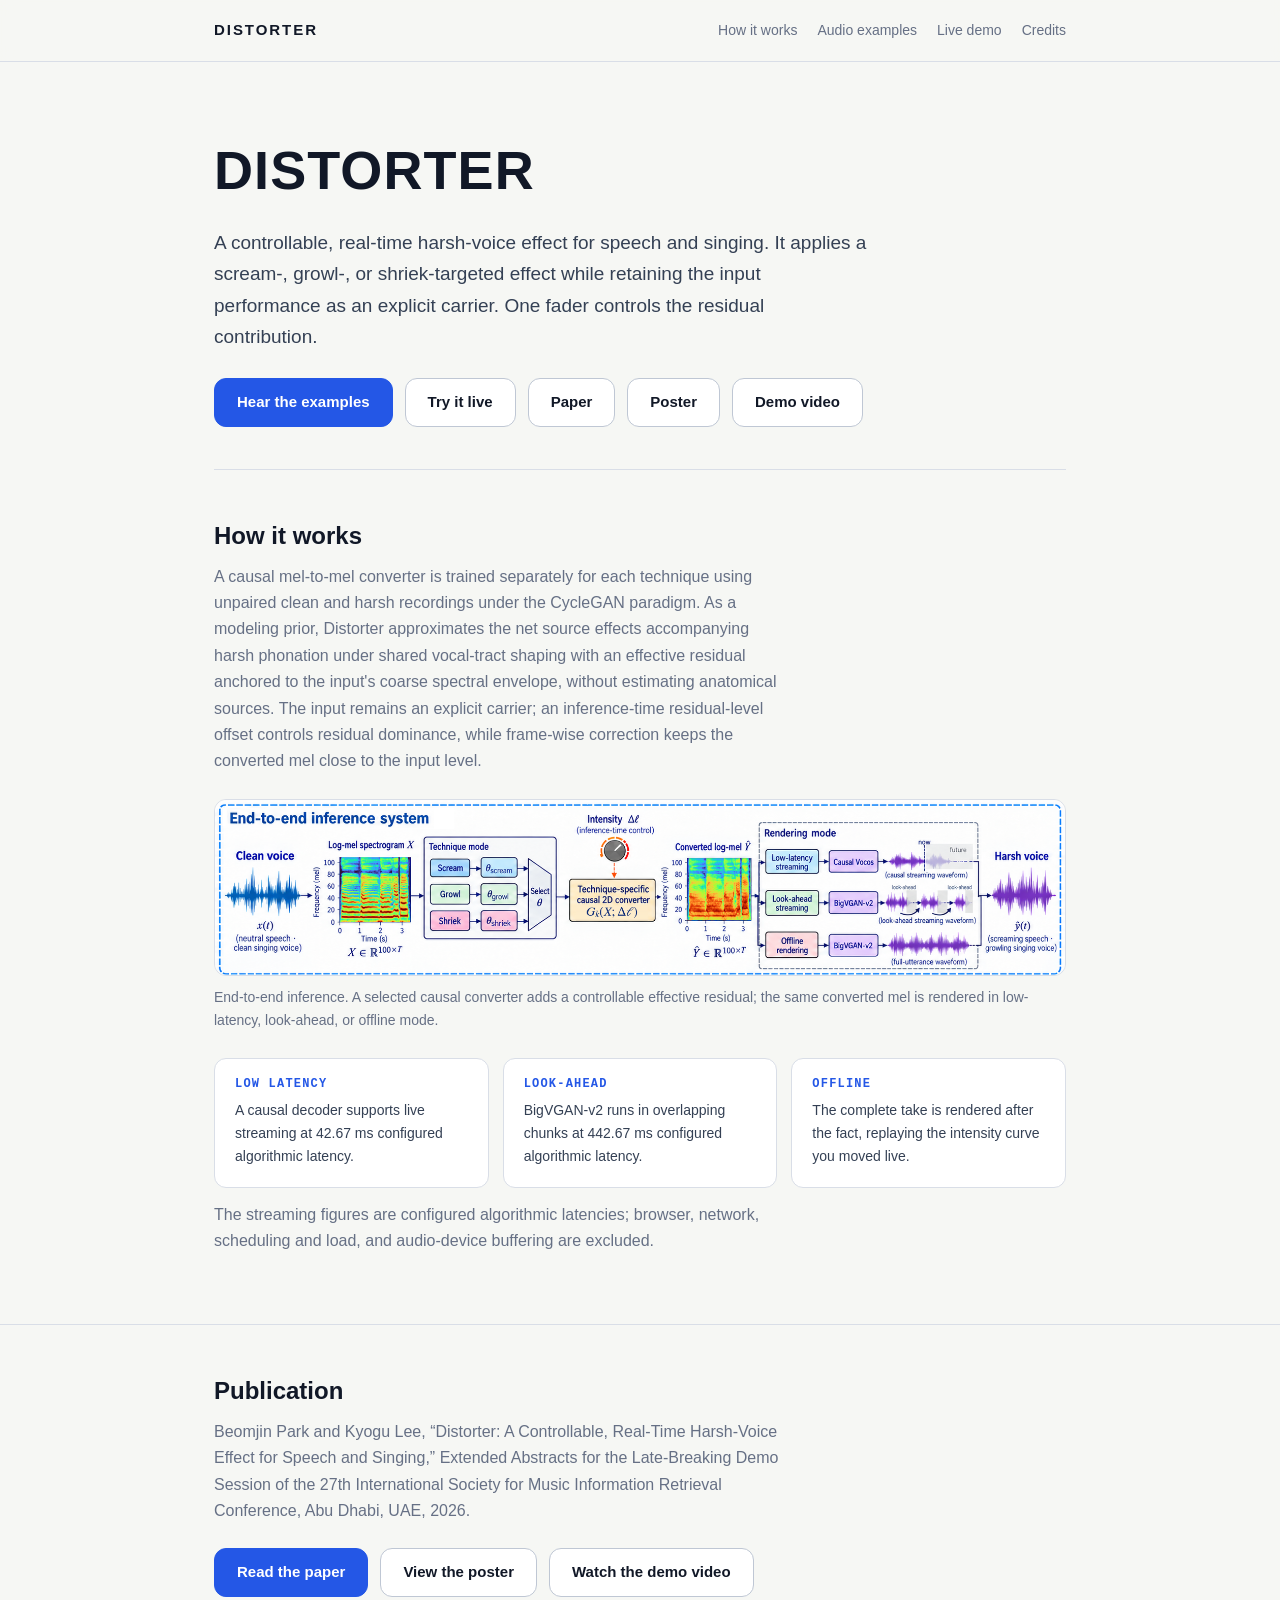
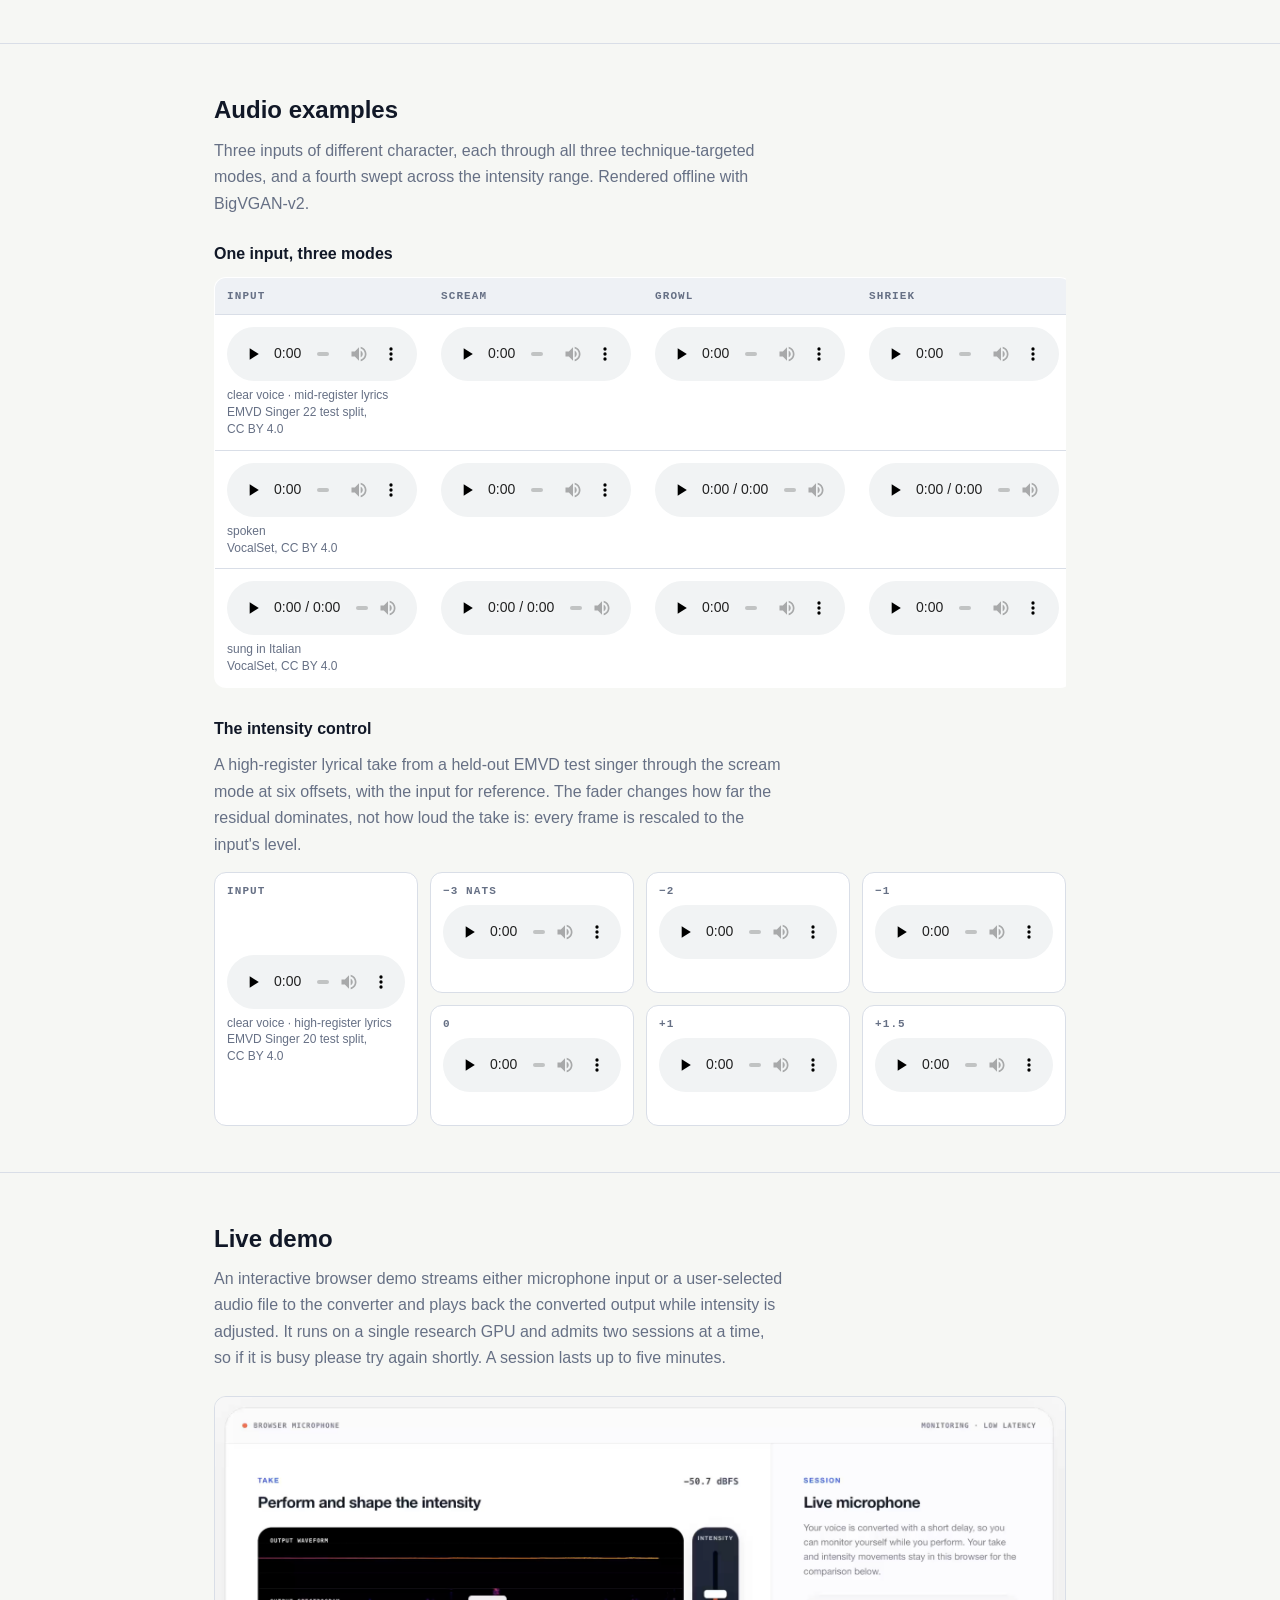
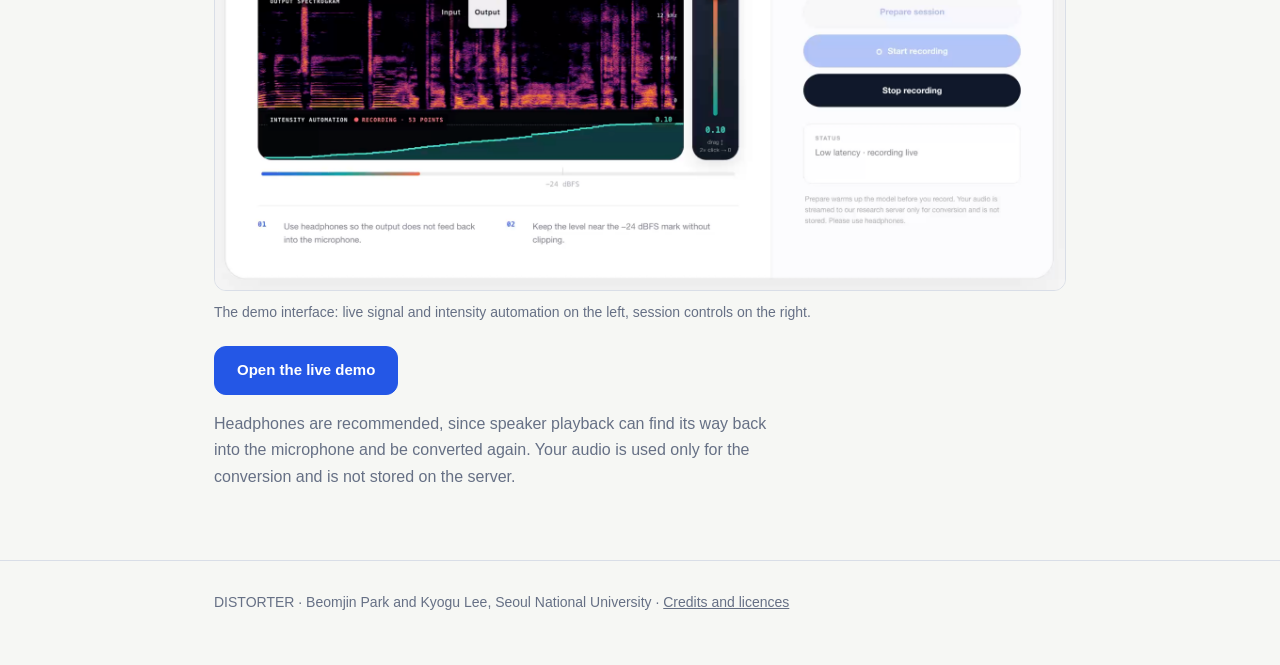
==== commit 9e5c74ee: "Align demo pages with camera-ready materials" ====
--- a/index.html
+++ b/index.html
@@ -36,6 +36,9 @@
     <div class="actions">
       <a class="btn primary" href="#samples">Hear the examples</a>
       <a class="btn" href="#demo">Try it live</a>
+      <a class="btn" href="artifacts/654_lbd.pdf">Paper</a>
+      <a class="btn" href="artifacts/654_poster.pdf">Poster</a>
+      <a class="btn" href="artifacts/654_video.mp4">Demo video</a>
     </div>
   </div>
 </div>
@@ -44,13 +47,14 @@
   <div class="wrap">
     <h2>How it works</h2>
     <p class="sub">
-      A causal mel-to-mel converter is trained separately for each technique on
-      unpaired recordings under the CycleGAN paradigm. Motivated by reports that
-      supraglottic sound sources can accompany vocal-fold phonation and produce
-      technique-dependent spectral changes, it does not estimate those anatomical
-      sources: it adds an effective spectral residual around the retained harmonic
-      structure, then rescales every frame back to the input's level. An
-      inference-time bias on that residual is what the intensity fader moves.
+      A causal mel-to-mel converter is trained separately for each technique using
+      unpaired clean and harsh recordings under the CycleGAN paradigm. As a modeling
+      prior, Distorter approximates the net source effects accompanying harsh phonation
+      under shared vocal-tract shaping with an effective residual anchored to the
+      input's coarse spectral envelope, without estimating anatomical sources. The
+      input remains an explicit carrier; an inference-time residual-level offset
+      controls residual dominance, while frame-wise correction keeps the converted
+      mel close to the input level.
     </p>
 
     <figure>
@@ -73,8 +77,29 @@
       </div>
       <div class="card">
         <h3>Offline</h3>
-        <p>The complete take rendered after the fact, replaying the intensity curve you moved live.</p>
-      </div>
+        <p>The complete take is rendered after the fact, replaying the intensity curve you moved live.</p>
+      </div>
+    </div>
+    <p class="sub" style="margin-top:14px">
+      The streaming figures are configured algorithmic latencies; browser, network,
+      scheduling and load, and audio-device buffering are excluded.
+    </p>
+  </div>
+</section>
+
+<section id="publication">
+  <div class="wrap">
+    <h2>Publication</h2>
+    <p class="sub">
+      Beomjin Park and Kyogu Lee, “Distorter: A Controllable, Real-Time Harsh-Voice
+      Effect for Speech and Singing,” Extended Abstracts for the Late-Breaking Demo
+      Session of the 27th International Society for Music Information Retrieval
+      Conference, Abu Dhabi, UAE, 2026.
+    </p>
+    <div class="actions" style="margin-top:18px">
+      <a class="btn primary" href="artifacts/654_lbd.pdf">Read the paper</a>
+      <a class="btn" href="artifacts/654_poster.pdf">View the poster</a>
+      <a class="btn" href="artifacts/654_video.mp4">Watch the demo video</a>
     </div>
   </div>
 </section>
@@ -208,7 +233,7 @@
 
 <footer class="site">
   <div class="wrap">
-    DISTORTER · Beomjin Park, Seoul National University ·
+    DISTORTER · Beomjin Park and Kyogu Lee, Seoul National University ·
     <a href="credits.html">Credits and licences</a>
   </div>
 </footer>
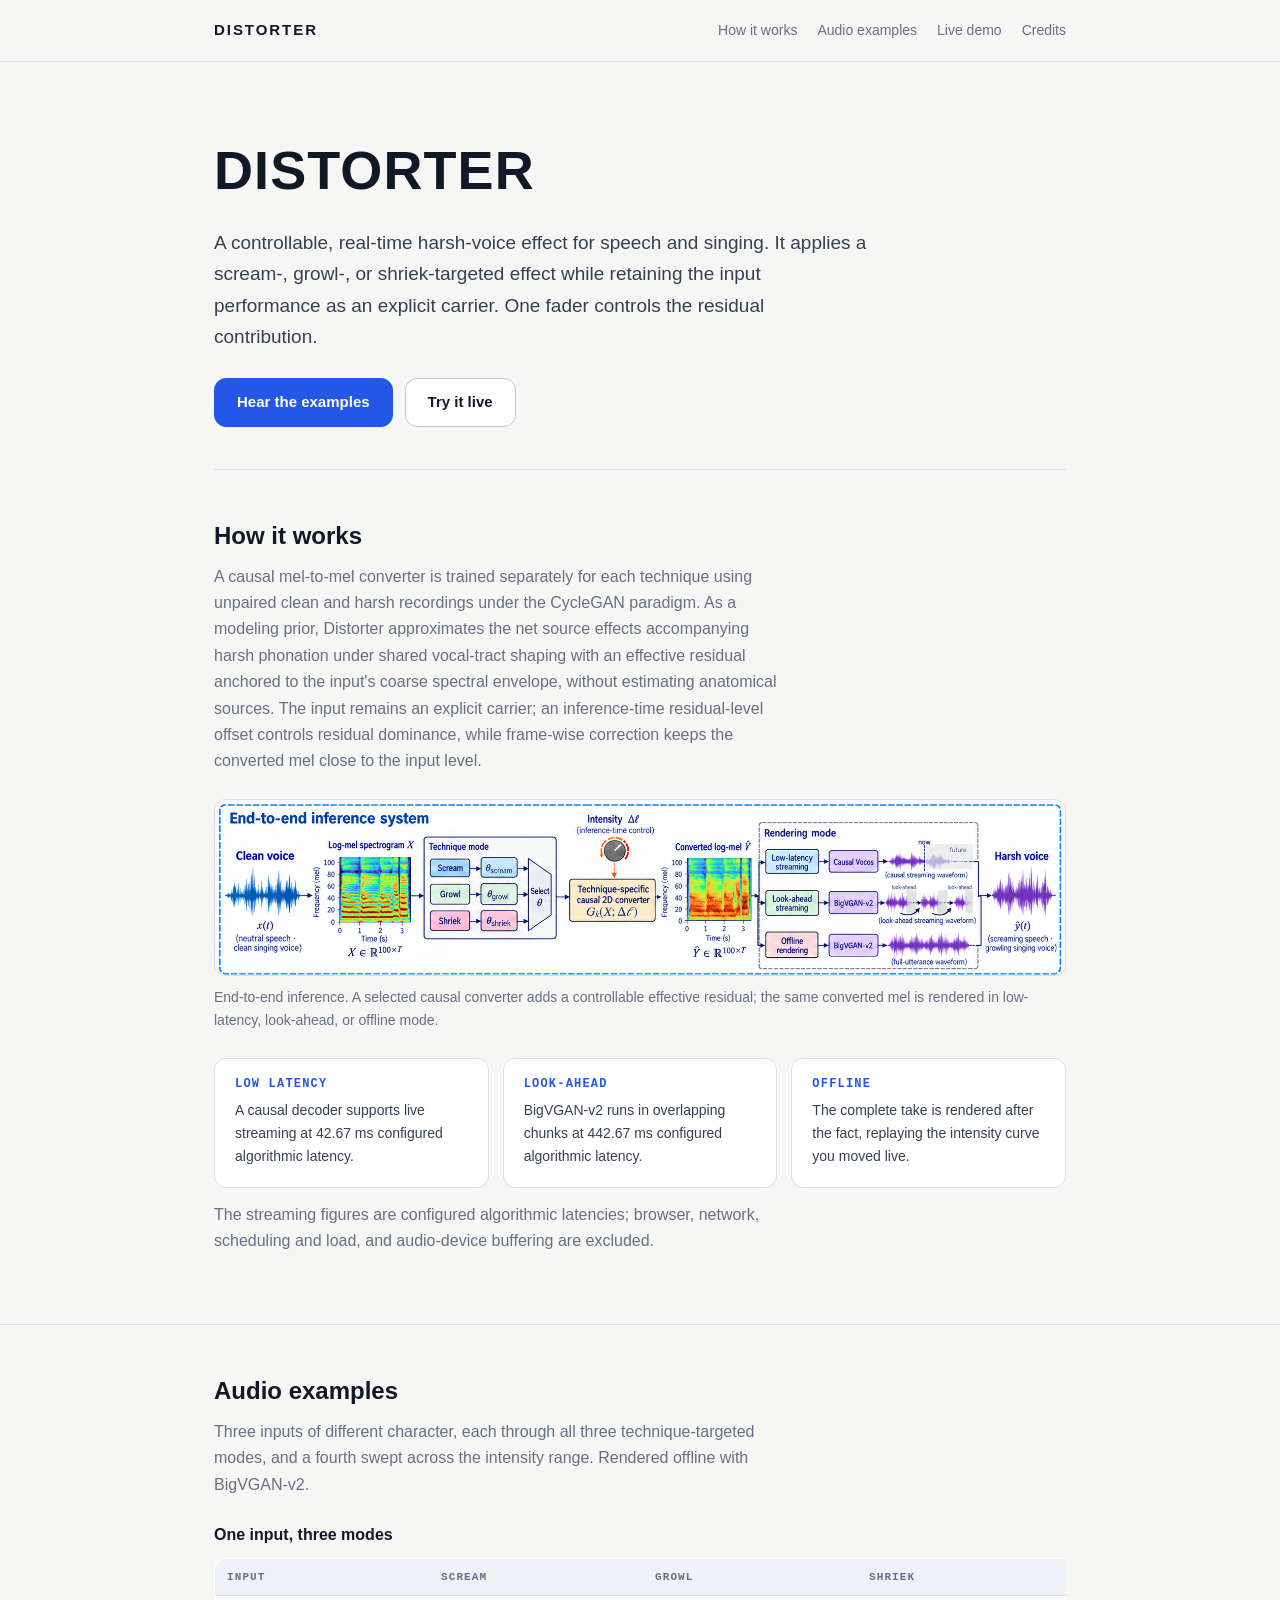
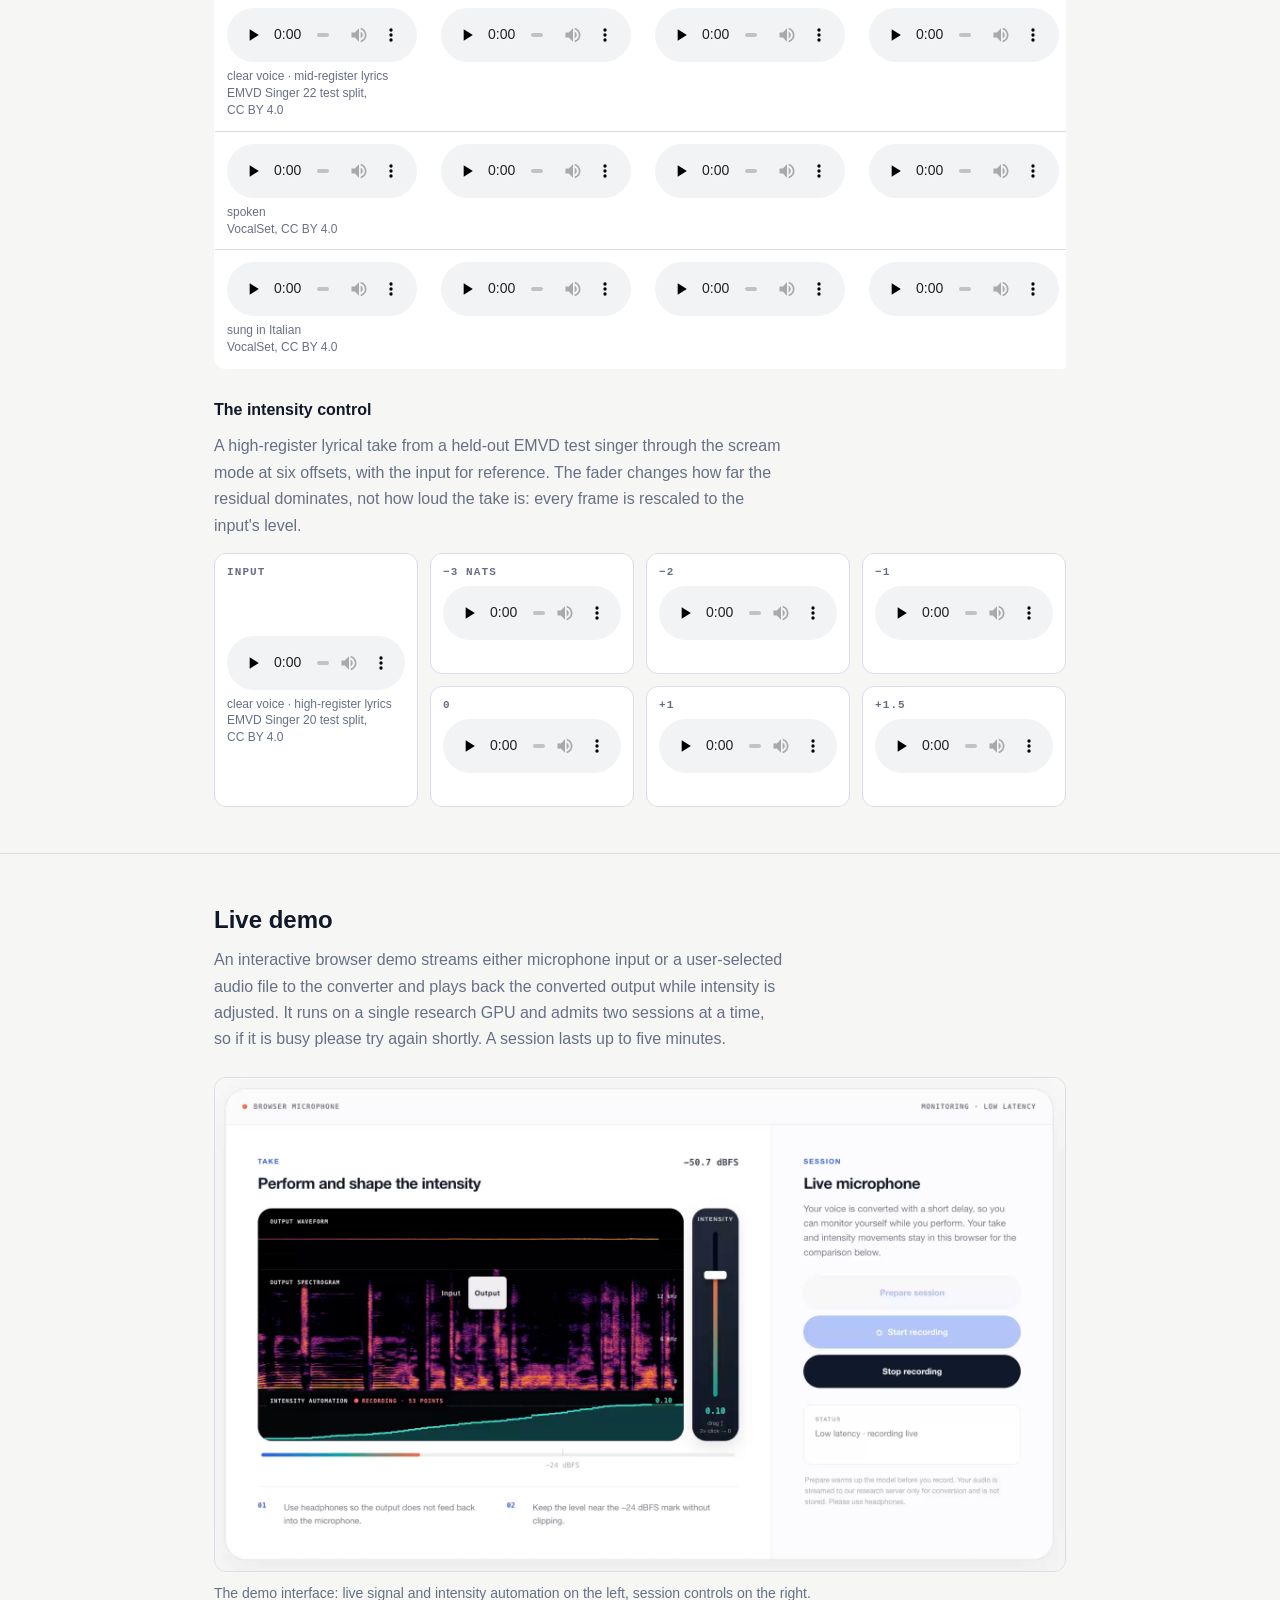
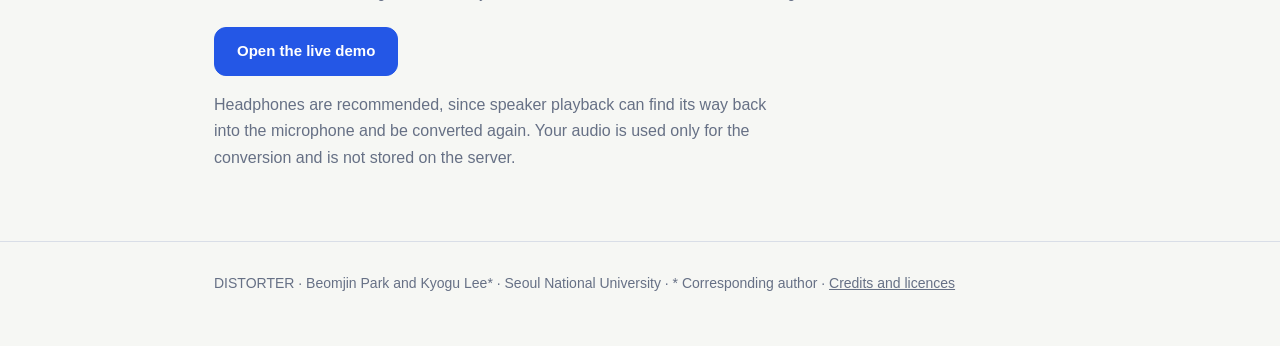
==== commit 0be176fc: "Defer publication artifacts and mark corresponding author" ====
--- a/index.html
+++ b/index.html
@@ -36,9 +36,6 @@
     <div class="actions">
       <a class="btn primary" href="#samples">Hear the examples</a>
       <a class="btn" href="#demo">Try it live</a>
-      <a class="btn" href="artifacts/654_lbd.pdf">Paper</a>
-      <a class="btn" href="artifacts/654_poster.pdf">Poster</a>
-      <a class="btn" href="artifacts/654_video.mp4">Demo video</a>
     </div>
   </div>
 </div>
@@ -84,23 +81,6 @@
       The streaming figures are configured algorithmic latencies; browser, network,
       scheduling and load, and audio-device buffering are excluded.
     </p>
-  </div>
-</section>
-
-<section id="publication">
-  <div class="wrap">
-    <h2>Publication</h2>
-    <p class="sub">
-      Beomjin Park and Kyogu Lee, “Distorter: A Controllable, Real-Time Harsh-Voice
-      Effect for Speech and Singing,” Extended Abstracts for the Late-Breaking Demo
-      Session of the 27th International Society for Music Information Retrieval
-      Conference, Abu Dhabi, UAE, 2026.
-    </p>
-    <div class="actions" style="margin-top:18px">
-      <a class="btn primary" href="artifacts/654_lbd.pdf">Read the paper</a>
-      <a class="btn" href="artifacts/654_poster.pdf">View the poster</a>
-      <a class="btn" href="artifacts/654_video.mp4">Watch the demo video</a>
-    </div>
   </div>
 </section>
 
@@ -233,7 +213,8 @@
 
 <footer class="site">
   <div class="wrap">
-    DISTORTER · Beomjin Park and Kyogu Lee, Seoul National University ·
+    DISTORTER · Beomjin Park and Kyogu Lee* · Seoul National University ·
+    * Corresponding author ·
     <a href="credits.html">Credits and licences</a>
   </div>
 </footer>
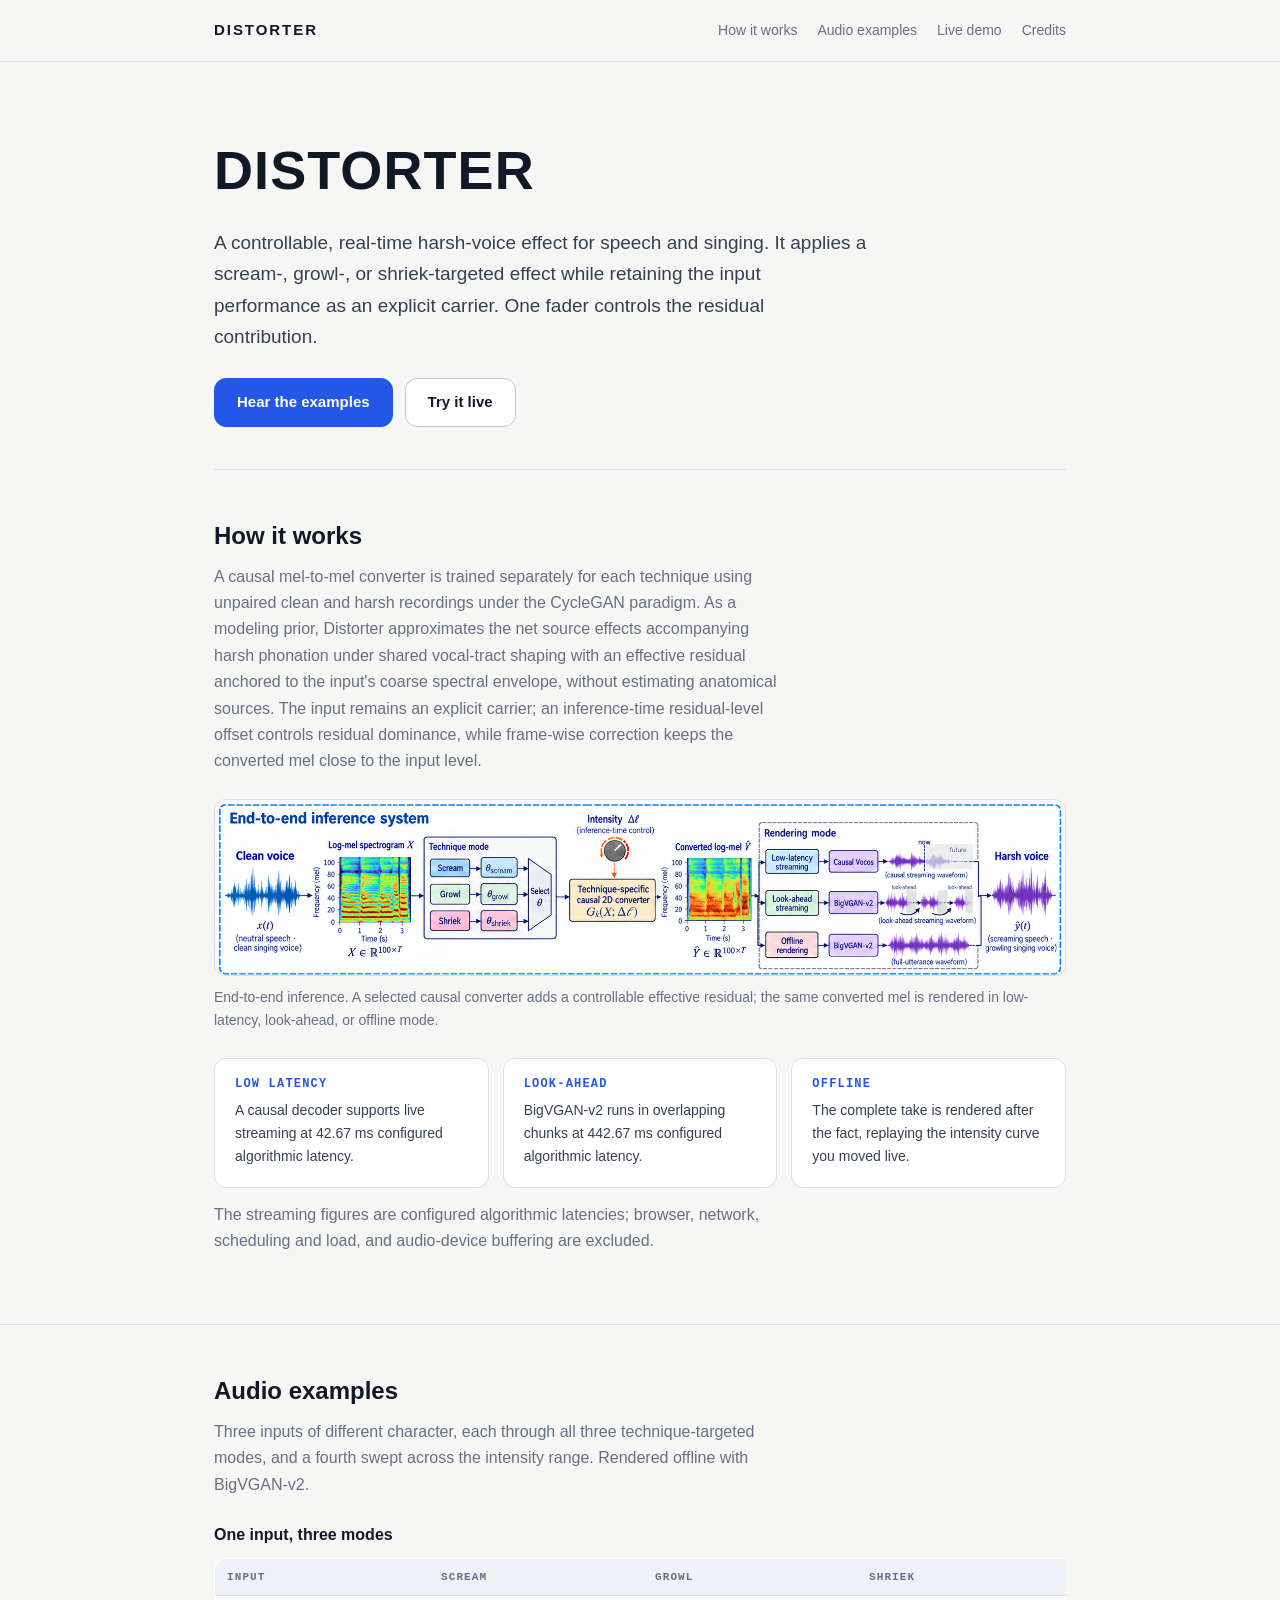
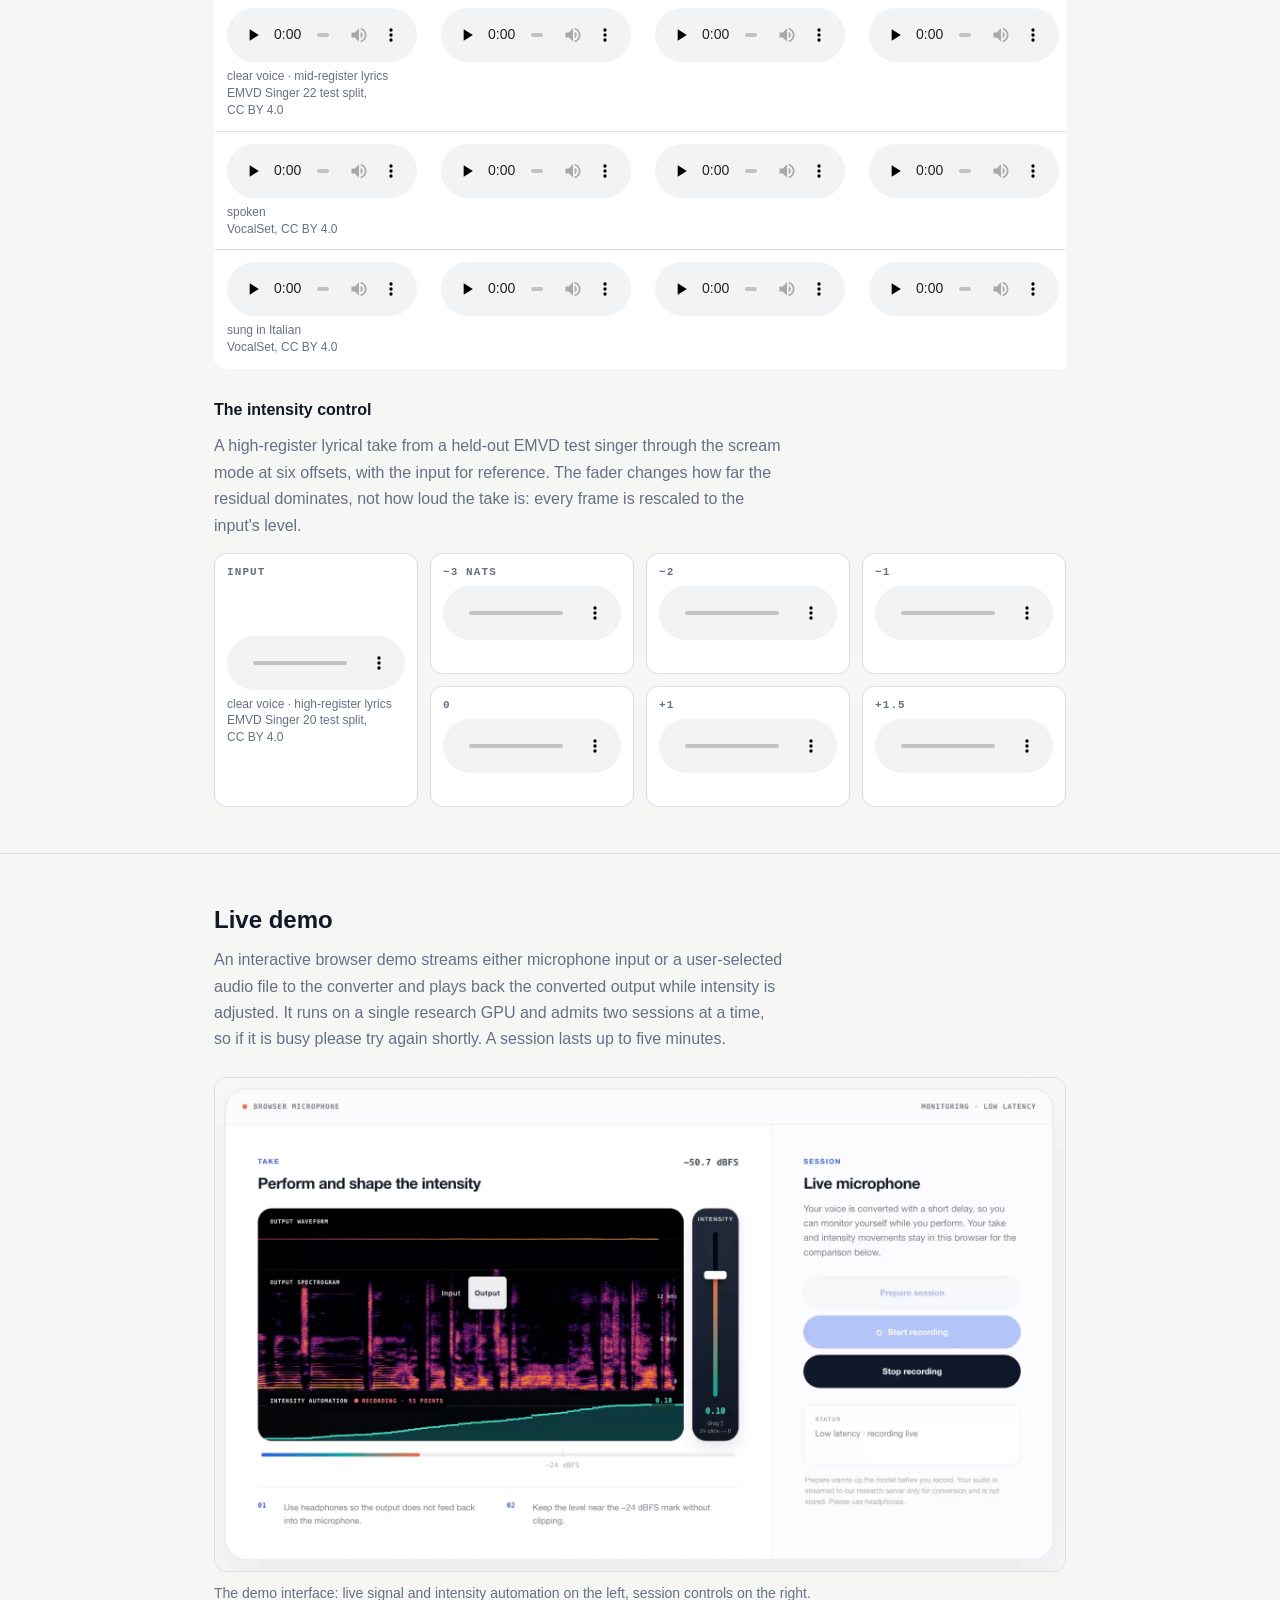
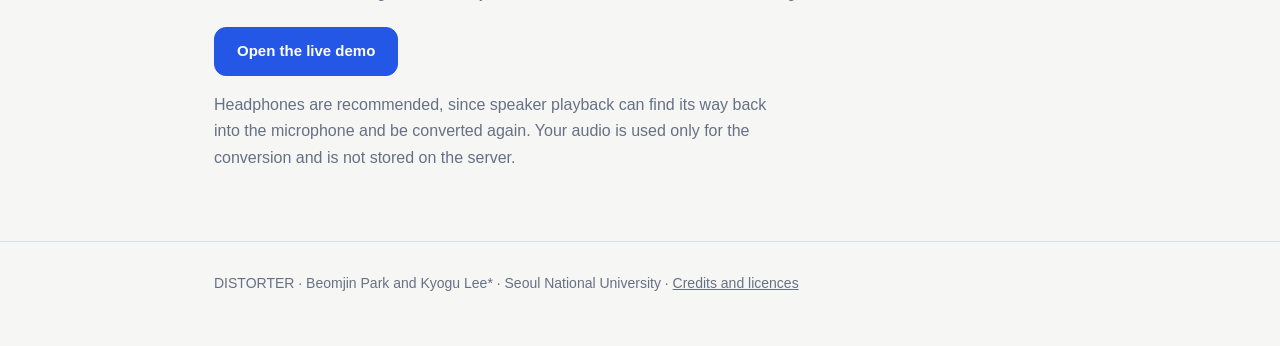
==== commit f53e34e5: "Simplify corresponding-author mark" ====
--- a/index.html
+++ b/index.html
@@ -214,7 +214,6 @@
 <footer class="site">
   <div class="wrap">
     DISTORTER · Beomjin Park and Kyogu Lee* · Seoul National University ·
-    * Corresponding author ·
     <a href="credits.html">Credits and licences</a>
   </div>
 </footer>
